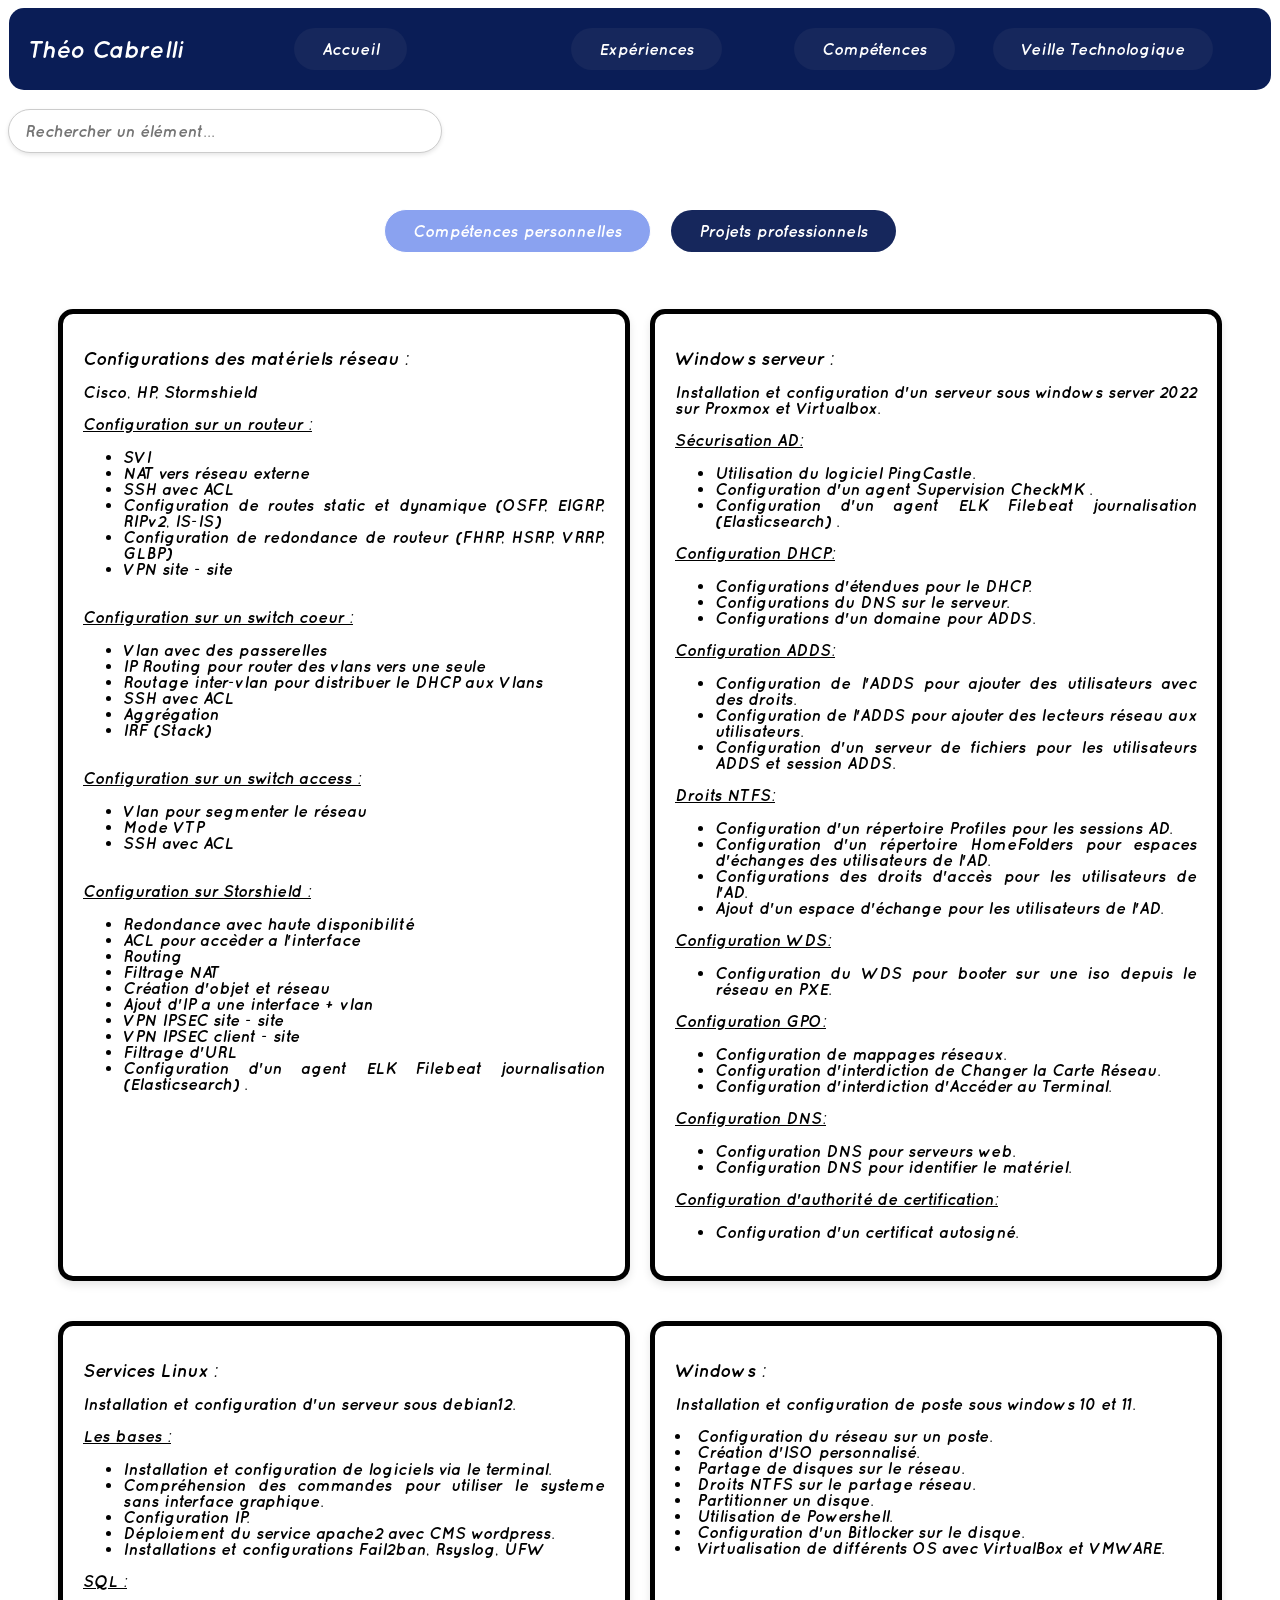
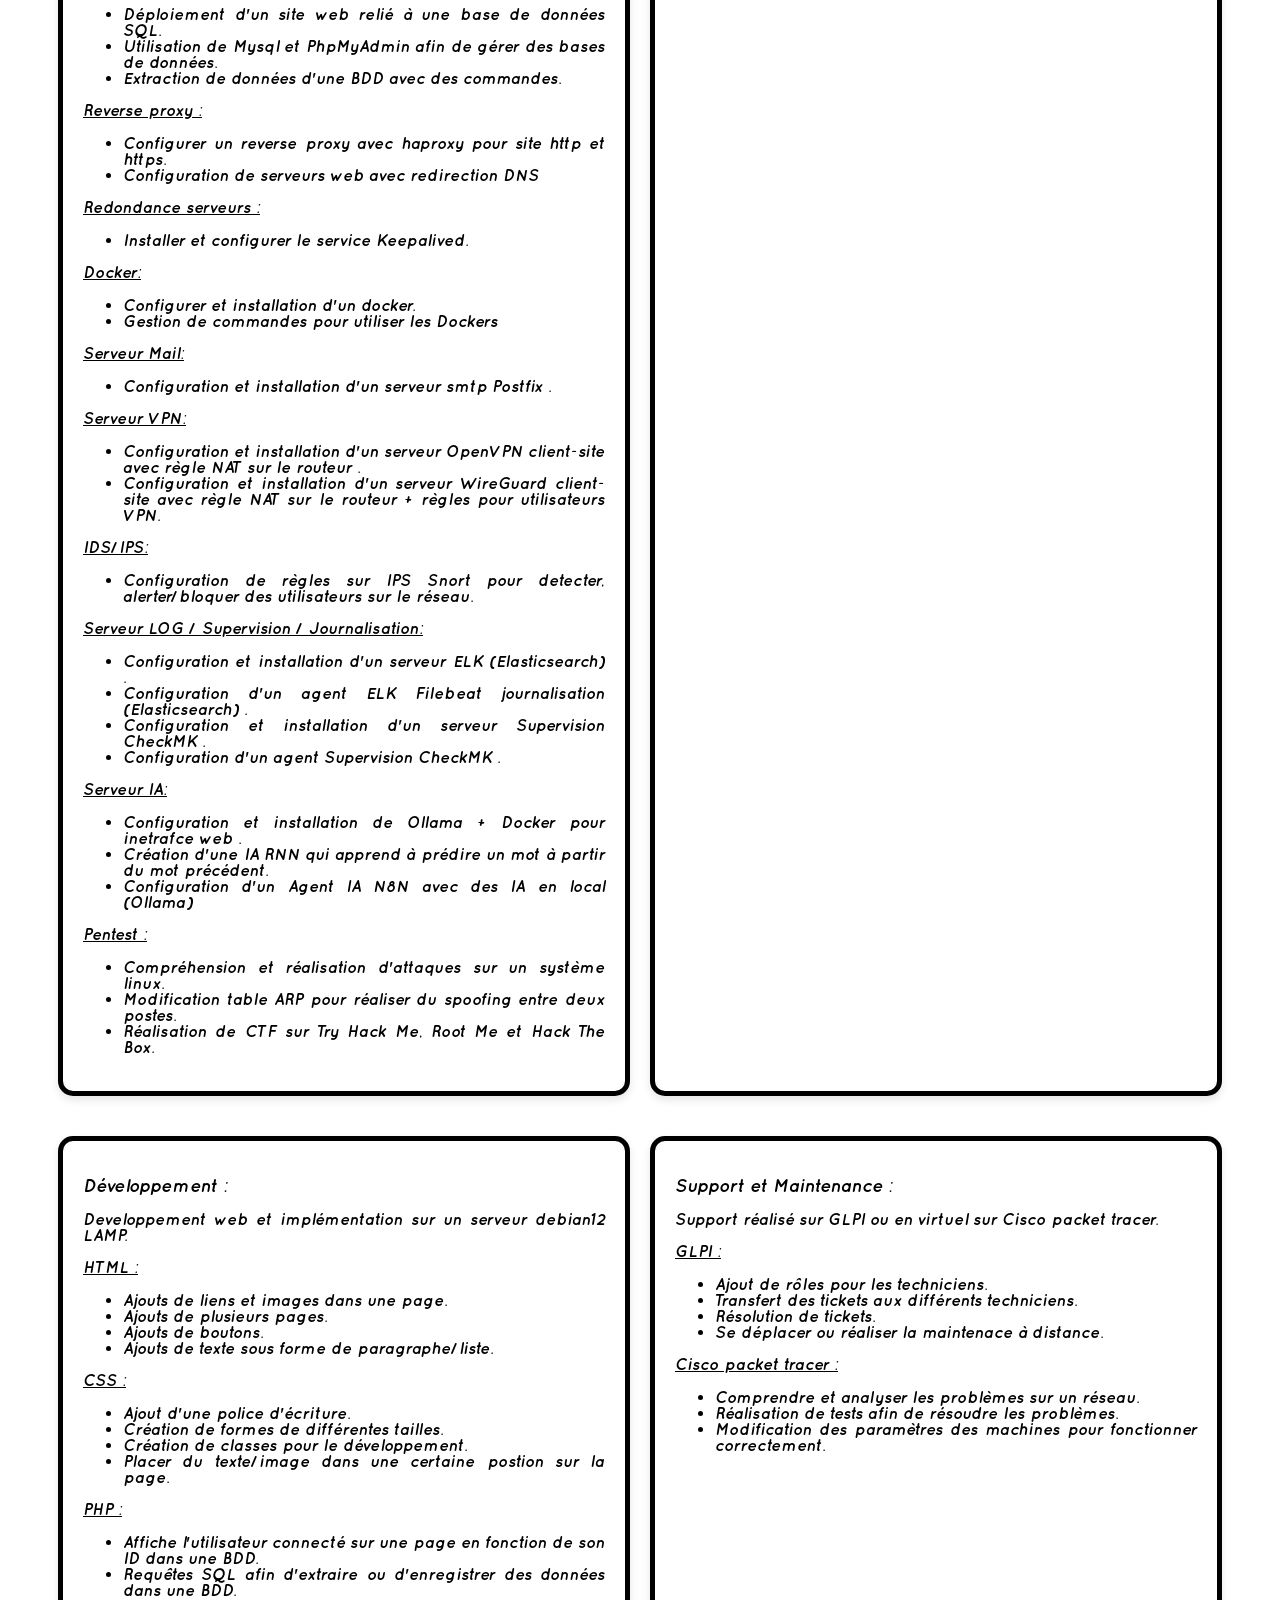
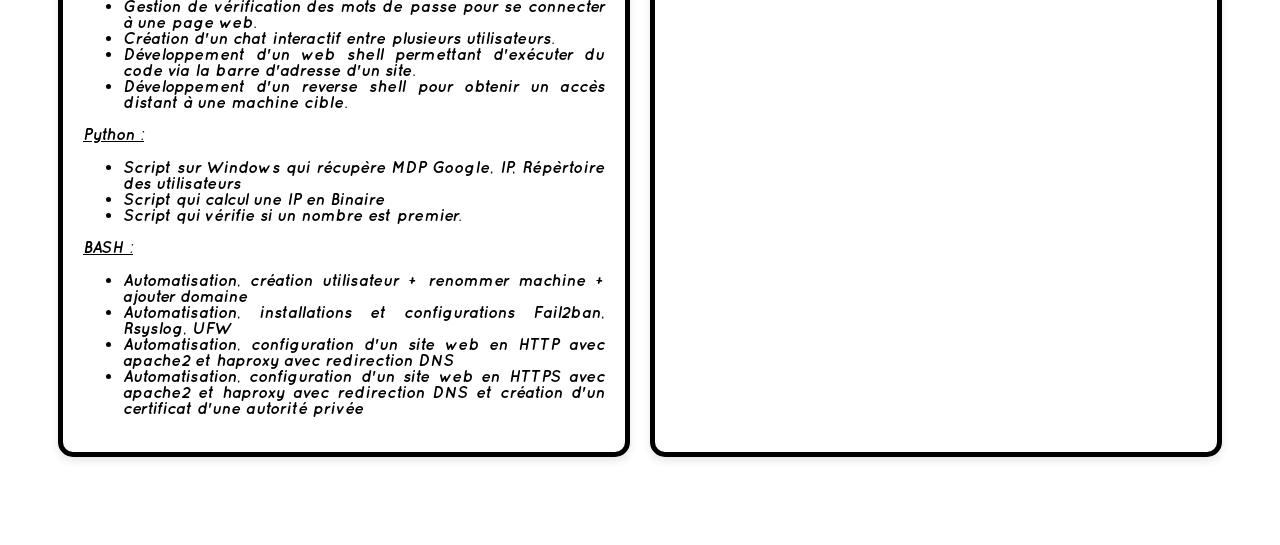
==== competences.html @ ee344533 "Add files via upload" ====
<!DOCTYPE html>
<html lang="fr">
<head>
    <meta charset="utf-8">
    <link rel="stylesheet" href="style.css">
    <meta name="viewport" content="width=device-width, initial-scale=0.50">
    <title>Compétences</title>

 <script>
    function afficherContenu(projet) {
        // Cacher tous les cadres
        var cadresPerso = document.querySelectorAll('.cadre-perso');
        var cadresPro = document.querySelectorAll('.cadre-pro');

        // Cacher tout d'abord tout le contenu
        cadresPerso.forEach(c => c.style.display = 'none');
        cadresPro.forEach(c => c.style.display = 'none');

        // Réinitialiser les styles des boutons
        var boutons = document.querySelectorAll('.btn-download');
        boutons.forEach(function(btn) {
            btn.classList.remove('actif');
        });

        // Affichage selon le type de projet
        if (projet === 'personnelles') {
            cadresPerso.forEach(c => c.style.display = 'block');
            boutons[0].classList.add('actif'); // bouton compétences personnelles
        } else if (projet === 'professionnels') {
            cadresPro.forEach(c => c.style.display = 'block');
            boutons[1].classList.add('actif'); // bouton projets professionnels
        }
    }

    window.onload = function() {
        afficherContenu('personnelles');
    };
</script>

</head>
<body>

    
    <div class="banniere_test">
        <div class="banniere">
            <div class="container">
                <div class="nom">
                    Théo Cabrelli
                </div>
                <div class="acceuil">
                    <button onclick="window.location.href='index.html'">Accueil</button>
                </div>
                <div class="experience">
                    <button onclick="window.location.href='experiences.html'">Expériences</button>
                </div>
                <div class="compétences">
                    <button onclick="window.location.href='competences.html'">Compétences</button>
                </div>
                <div class="veille_technologique">
                    <button onclick="window.location.href='veille_technologique.html'">Veille Technologique</button>
                </div>
            </div>
        </div>
    </div>
    <br>
    <div class="search-container">
        <input
          type="text"
          id="searchInput"
          placeholder="Rechercher un élément..."
          oninput="searchText()"
        />
        <div id="suggestions" class="suggestions"></div>
      </div>
    <br><br><br>
    <center>
        <div class="container" style="display: flex; justify-content: center; gap: 20px; margin-top: 20px;">
            <button class="btn-download" onclick="afficherContenu('personnelles')">Compétences personnelles</button>
            <button class="btn-download" onclick="afficherContenu('professionnels')">Projets professionnels</button>
        </div>
    </center>
<br>
<br>


<div class="cadre-container-perso">
    <div class="cadre-perso">
        <p class="extext">
            <font size="4">Configurations des matériels réseau :</font>
                    <br>
                    <p>Cisco, HP, Stormshield</p>
                    <ul></ul><!-- Ne pas supprimer cette ligne sinon le U ne se positionne pas correctement -->
                    <u>Configuration sur un routeur :</u>
                    <ul>
                        <li>SVI</li>
                        <li>NAT vers réseau externe</li>
                        <li>SSH avec ACL</li>
                        <li>Configuration de routes static et dynamique (OSFP, EIGRP, RIPv2, IS-IS) </li>
                        <li>Configuration de redondance de routeur (FHRP, HSRP, VRRP, GLBP)</li>
                        <li>VPN site - site</li>

                    </ul>
                    <br>
                    <u>Configuration sur un switch coeur :</u>
                    <ul>
                        <li>Vlan avec des passerelles</li>
                        <li>IP Routing pour router des vlans vers une seule</li>
                        <li>Routage inter-vlan pour distribuer le DHCP aux Vlans </li>
                        <li>SSH avec ACL</li>
                        <li>Aggrégation</li>
                        <li>IRF (Stack)</li>
                    </ul>
                    <br>
                    <u>Configuration sur un switch access :</u>
                    <ul>
                        <li>Vlan pour segmenter le réseau</li>
                        <li>Mode VTP</li>
                        <li>SSH avec ACL</li>
                    </ul>
                    <br>
                    <u>Configuration sur Storshield :</u>
                    <ul>
                        <li>Redondance avec haute disponibilité</li>
                        <li>ACL pour accèder a l'interface</li>
                        <li>Routing</li>
                        <li>Filtrage NAT</li>
                        <li>Création d'objet et réseau</li>
                        <li>Ajout d'IP a une interface + vlan</li>
                        <li>VPN IPSEC site - site</li>
                        <li>VPN IPSEC client - site</li>
                        <li>Filtrage d'URL</li>
                        <li>Configuration d'un agent ELK Filebeat journalisation (Elasticsearch) .</li>
                    </ul>
                    
                </p>
    </div>

    <div class="cadre-perso">
        <p class="extext">
            <font size="4">Windows serveur :</font><br>
                    <p>Installation et configuration d'un serveur sous windows server 2022 sur Proxmox et Virtualbox.</p>
                    <u>Sécurisation AD:</u>
                        <ul><li>Utilisation du logiciel PingCastle.</li>
                            <li>Configuration d'un agent Supervision CheckMK .</li>
                        <li>Configuration d'un agent ELK Filebeat journalisation (Elasticsearch) .</li>  
                        </ul>
                    <u>Configuration DHCP:</u>
                    <ul><li>Configurations d'étendues pour le DHCP.</li>
                    <li>Configurations du DNS sur le serveur.</li>
                    <li>Configurations d'un domaine pour ADDS.</li>
                    </ul>
                    <u>Configuration ADDS:</u>
                    <ul><li>Configuration de l'ADDS pour ajouter des utilisateurs avec des droits.</li>
                    <li>Configuration de l'ADDS pour ajouter des lecteurs réseau aux utilisateurs.</li>
                    <li>Configuration d'un serveur de fichiers pour les utilisateurs ADDS et session ADDS.</li></ul>
                    <u>Droits NTFS:</u>
                    <ul><li>Configuration d'un répertoire Profiles pour les sessions AD.</li>
                    <li>Configuration d'un répertoire HomeFolders pour espaces d'échanges des utilisateurs de l'AD.</li>
                    <li>Configurations des droits d'accès pour les utilisateurs de l'AD.</li>
                    <li>Ajout d'un espace d'échange pour les utilisateurs de l'AD.</li></ul>
                    <u>Configuration WDS:</u>
                    <ul><li>Configuration du WDS pour booter sur une iso depuis le réseau en PXE.</li></ul>
                    <u>Configuration GPO:</u>
                    <ul><li>Configuration de mappages réseaux.</li>
                        <li>Configuration d'interdiction de Changer la Carte Réseau.</li>
                        <li>Configuration d'interdiction d'Accéder au Terminal.</li>
                        </ul>
                        <u>Configuration DNS:</u>
                    <ul><li>Configuration DNS pour serveurs web.</li>
                        <li>Configuration DNS pour identifier le matériel.</li>
                        </ul>
                        <u>Configuration d'authorité de certification:</u>
                        <ul><li>Configuration d'un certificat autosigné.</li>   
                        </ul>
                </p>
    </div>

    <div class="cadre-perso">
        <p class="extext">
            <font size="4">Services Linux :</font><br>
                <p>Installation et configuration d'un serveur sous debian12.</p>
                <u>Les bases :</u>
                <ul><li>Installation et configuration de logiciels via le terminal.</li>
                <li>Compréhension des commandes pour utiliser le systeme sans interface graphique.</li>
                <li>Configuration IP.</li>
                <li>Déploiement du service apache2 avec CMS wordpress.</li>
                <li>Installations et configurations Fail2ban, Rsyslog, UFW</li>
                </ul>
                <u>SQL :</u>
                <ul><li>Déploiement d'un site web relié à une base de données SQL.</li>
                <li>Utilisation de Mysql et PhpMyAdmin afin de gérer des bases de données.</li>
                <li>Extraction de données d'une BDD avec des commandes.</li></ul>
                <u>Reverse proxy :</u>
                <ul><li>Configurer un reverse proxy avec haproxy pour site http et https.</li>
                    <li>Configuration de serveurs web avec redirection DNS</li>
                </ul>
                <u>Redondance serveurs :</u>
                <ul><li>Installer et configurer le service Keepalived.</li>
                </ul>
                <u>Docker:</u>
                <ul><li>Configurer et installation d'un docker.</li>
                    <li>Gestion de commandes pour utiliser les Dockers</li>
                </ul>

                <u>Serveur Mail:</u>
                <ul><li>Configuration et installation d'un serveur smtp Postfix .</li>
                </ul>

                <u>Serveur VPN:</u>
                <ul><li>Configuration et installation d'un serveur OpenVPN client-site avec règle NAT sur le routeur .</li>
                    <li>Configuration et installation d'un serveur WireGuard client-site avec règle NAT sur le routeur + règles pour utilisateurs VPN.</li>
                </ul>

                  <u>IDS/IPS:</u>
                    <ul><li>Configuration de règles sur IPS Snort pour detecter, alerter/bloquer des utilisateurs sur le réseau.</li>
                </ul>
                
                <u>Serveur LOG / Supervision / Journalisation:</u>
                <ul><li>Configuration et installation d'un serveur  ELK (Elasticsearch) .</li>
                    <li>Configuration d'un agent ELK Filebeat journalisation (Elasticsearch) .</li>
                    <li>Configuration et installation d'un serveur  Supervision CheckMK .</li>
                    <li>Configuration d'un agent Supervision CheckMK .</li>
                    
                </ul>

                    <u>Serveur IA:</u>
                    <ul><li>Configuration et installation de Ollama + Docker pour inetrafce web .</li>
                        <li>Création d'une IA RNN qui apprend à prédire un mot à partir du mot précédent.</li>
                        <li>Configuration d'un Agent IA N8N avec des IA en local (Ollama)</li>
                </ul>

                <u>Pentest :</u>
                <ul><li>Compréhension et réalisation d'attaques sur un système linux.</li>
                    <li>Modification table ARP  pour réaliser du spoofing entre deux postes.</li>
                    <li>Réalisation de CTF sur Try Hack Me, Root Me et Hack The Box.</li>
                </ul>
        </p>
    </div>
    <div class="cadre-perso">
        <p class="extext">
            <font size="4">Windows :</font><br>
                    <p>Installation et configuration de poste sous windows 10 et 11.</p>
                    <li>Configuration du réseau sur un poste.</li>
                    <li>Création d'ISO personnalisé.</li>
                    <li>Partage de disques sur le réseau.</li>
                    <li>Droits NTFS sur le partage réseau.</li>
                    <li>Partitionner un disque.</li>
                    <li>Utilisation de Powershell.</li>
                    <li>Configuration d'un Bitlocker sur le disque.</li>
                    <li>Virtualisation de différents OS avec VirtualBox et VMWARE.</li>
        </p>
    </div>

    <div class="cadre-perso">
        <p class="extext">
             <font size="4">Développement :</font><br>
                <p>Developpement web et implémentation sur un serveur debian12 LAMP.</p>
                <u>HTML :</u>
                <ul><li>Ajouts de liens et images dans une page.</li>
                    <li>Ajouts de plusieurs pages.</li>
                    <li>Ajouts de boutons.</li>
                    <li>Ajouts de texte sous forme de paragraphe/liste.</li>
                </ul>
                <u>CSS :</u>
                <ul><li>Ajout d'une police d'écriture.</li>
                    <li>Création de formes de différentes tailles.</li>
                    <li>Création de classes pour le développement.</li>
                    <li>Placer du texte/image dans une certaine postion sur la page.</li>
                </ul>
                <u>PHP :</u>
                <ul><li>Affiche l'utilisateur connecté sur une page en fonction de son ID dans une BDD.</li>
                    <li>Requêtes SQL afin d'extraire ou d'enregistrer des données dans une BDD.</li>
                    <li>Gestion de vérification des mots de passe pour se connecter à une page web.</li>
                    <li>Création d'un chat interactif entre plusieurs utilisateurs.</li>
                    <li>Développement d'un web shell permettant d'exécuter du code via la barre d'adresse d'un site.</li>
                    <li>Développement d'un reverse shell pour obtenir un accès distant à une machine cible.</li>
                </ul>

                <u>Python :</u>
                <ul><li>Script sur Windows qui récupère MDP Google, IP, Répèrtoire des utilisateurs</li>
                   <!-- <li>Script de chiffrement de message utilisant l'algorithme RSA.</li>-->
                    <li>Script qui calcul une IP en Binaire</li>
                    <li>Script qui vérifie si un nombre est premier.</li>
                </ul>
                <!--<u>RUST :</u>
                <ul><li>Développement d'un ransomware sur Linux qui Chiffre les données avec l'Algorithme RSA</li>
                </ul>-->
                <u>BASH :</u>
                <ul><li>Automatisation, création utilisateur + renommer machine + ajouter domaine</li>
                    <li>Automatisation, installations et configurations Fail2ban, Rsyslog, UFW </li>
                    <li>Automatisation, configuration d'un site web en HTTP avec apache2 et haproxy avec redirection DNS </li>
                    <li>Automatisation, configuration d'un site web en HTTPS avec apache2 et haproxy avec redirection DNS et création d'un certificat d'une autorité privée </li>
                </ul>
        </p>
    </div>

    <div class="cadre-perso">
        <p class="extext">
           <font size="4">Support et Maintenance :</font><br>
                <p>Support réalisé sur GLPI ou en virtuel sur Cisco packet tracer.</p>
                <u>GLPI :</u>
                <ul><li>Ajout de rôles pour les techniciens.</li>
                    <li>Transfert des tickets aux différents techniciens.</li>
                    <li>Résolution de tickets.</li>
                    <li>Se déplacer ou réaliser la maintenace à distance.</li>
                </ul>
                <u>Cisco packet tracer :</u>
                <ul><li>Comprendre et analyser les problèmes sur un réseau.</li>
                    <li>Réalisation de tests afin de résoudre les problèmes.</li>
                    <li>Modification des paramètres des machines pour fonctionner correctement.</li>
                </ul>
        </p>
    </div>
</div>

<div class="cadre-container-pro">
    <div class="cadre-pro">
        <p class="extext">
            <font size="4">Pojet 1ere année BTS SIO SISR :</font>
                    <br>
                    <p>Réalisation d'une infrastructure réseau fictif en cours pour MuséoConnect</p>
                    <ul></ul><!-- Ne pas supprimer cette ligne sinon le U ne se positionne pas correctement -->

                    <p>L'objectif principal est d'améliorer l'efficacité des 
                        collaborateurs en modernisant l'infrastructure pour 
                        répondre à l'augmentation des besoins en capacité et 
                        en performance, tout en améliorant la gestion du matériel et des données.</p>
                  
                    <br>
                    <u>Création Plan d'adressage réseau :</u>
                    <ul>
                        <li>Différentes plages réseau</li>
                        <li>Intégration de vlans et SVI</li>
                        <li>Nommage des equipements</li>
                        <li>Attribution d'adresse IP static pour certains équipements</li>
                    </ul>
                    <u>Configuration des équipements :</u>
                    <ul>
                        <li>Routeur</li>
                        <li>Switch coeur</li>
                        <li>Switch access</li>
                    </ul>
                    <br>
                    <u>Configuration de serveurs :</u>
                    <ul>
                        <li>Serveur Proxomox</li>
                        <li>Serveur DHCP, ADDS, DNS</li>
                        <li>Serveur de fichiers</li>
                        <li>Serveur Web</li>
                    </ul>
                    <br>
                 
                    <p>Infrastructure réalisée en cours : <a href="documents/Rapport_d'infrastructure_réseau_museoconnect.pdf ">Infrastructure réseau PDF</a> <br>Télécharger l'infra sur cisco packet tracer : <a href="documents/infrastructure_réseau.pkt ">Infrastructure PKT</a></p>
                    
                </p>
            </div>
        <div class="cadre-pro">
        <p class="extext">
           <font size="4">Pojet 2e année BTS SIO SISR :</font>
                    <br>
                    <p>Réalisation d'une infrastructure réseau fictif en cours pour Station F</p>
                    <ul></ul><!-- Ne pas supprimer cette ligne sinon le U ne se positionne pas correctement -->

                    <p>Station F souhaite renforcer ses services web et son infrastructure réseau pour répondre à deux principaux besoins.
                        l'organisation vise à améliorer la gestion et la sécurité de son réseau, notamment via un système d'authentification 
                        centralisé, l'automatisation de la configuration réseau et un partage sécurisé des ressources documentaires.
                    </p>
                  
                    <br>
                    <u>Création Plan d'adressage réseau :</u>
                    <ul>
                        <li>Création de différentes plages réseau</li>
                        <li>Intégration de vlans et SVI</li>
                        <li>Nommage des equipements</li>
                        <li>Attribution d'adresse IP static pour certains équipements</li>
                        <li>Création d'une DMZ</li>
                    </ul>
                    <u>Configuration des équipements :</u>
                    <ul>
                        <li>Redondance Routeur Stormshield</li>
                        <li>Stack Switch coeur</li>
                        <li>Redondance Switch access</li>
                    </ul>
                    <br>
                    <u>Configuration de serveurs :</u>
                    <ul>
                        <li>Serveur Proxomox</li>
                        <li>Redondance Serveur DHCP, ADDS, DNS + GPO</li>
                        <li>Redondance Serveur de fichiers</li>
                        <li>Serveur d'authorité de certification</li>
                        <li>Redondance Serveurs Web avec reverse proxy </li>
                        <li>Redondance Serveurs Reverse proxy avec keepalived</li>
                        <li>Serveur centralisation des logs avec filebeat</li>
                        <li>Serveur de base de données</li>
                    </ul>
                    <br>
                 
                    <p>Infrastructure réalisée en cours : <a href="documents/rapport_infra_projet_stationf.pdf ">Infrastructure réseau PDF</a> <br>Télécharger l'infra sur cisco packet tracer : <a href="documents/infra_projet_stationf.pkt ">Infrastructure PKT</a></p>
                    
                </p>
            </div>
        <div class="cadre-pro">
        <p class="extext">
             <font size="4">Compétences E4 :</font><br><br><br>
                    <u>Compétences mises en œuvre :</u>
                    <ol>1. Gérer le patrimoine informatique.</ol>
                    <ol>2. Répondre aux incidents et aux demandes d'assistance et d'évolution.</ol>
                    <ol>3. Développer la présence en ligne de l'organisation.</ol>
                    <ol>4. Travailler en mode projet.</ol>
                    <ol>5. Mettre à disposition des utilisateurs un service informatique.</ol>
                    <ol>6. Organiser son développement professionnel.</ol>
                    <br>

                    <li>Réalisation en cours d'informatique une infrastructure réseau et la mise en place de services pour répondre a des besoins fictifs pour station F. (1-6)</li>
                    <br>
                    <li>Installation et configuration de serveurs, Déploiement de services réseaux et Gestion des sauvegardes et restaurations. (1,3,6)</li>
                    <br>
                    <li>Installation et configuration d'un serveur web avec Apache, Mise en place de sites internet avec CMS et Sécurisation des services web avec certificat SSL/TLS. (1,2,5,6)</li>
                    <br>
                    <li>Configuration de poste de travail. (1,2,6)</li>
                    <br>
                    <li>Gestion des tickets d'incidents via GLPI, Dépannage et résolution des problèmes,Documentation des procédures de résolution pour l'équipe support. (2,4,6)</li>
                    <br>
                    <p>Document E5 Théo Cabrelli :  <a href="documents/Epreuve_E5_BTS_SIO_2025_Theo_Cabrelli.pdf">Epreuve E5</a></p>

                </p>
            </div>

    </div>


  <script>
    const input = document.getElementById("searchInput");
    const suggestions = document.getElementById("suggestions");
    const listItems = document.querySelectorAll("ul li");
    const paragraphs = document.querySelectorAll("p");
    const underlined = document.querySelectorAll("u");

    

    // Réinitialise les effets de texte
    function resetTextEffects() {
      [...paragraphs, ...listItems, ...underlined].forEach(item => {
        item.innerHTML = item.textContent;
      });
    }

    // Fonction pour rechercher dans le contenu
    function searchText() {
      const value = input.value.toLowerCase();

      suggestions.innerHTML = "";
      resetTextEffects();

      if (value.trim() === "") {
        suggestions.style.display = "none";
        return;
      }

      [...paragraphs, ...listItems, ...underlined].forEach((item) => {
        if (item.textContent.toLowerCase().includes(value)) {
          const suggestionItem = document.createElement("div");
          suggestionItem.classList.add("suggestion-item");
          suggestionItem.textContent = item.textContent;

          suggestionItem.onclick = () => {
            item.scrollIntoView({ behavior: "smooth", block: "center" });

            // Applique l'animation sur le texte
            const span = document.createElement("span");
            span.className = "text-scan";
            span.textContent = item.textContent;
            item.innerHTML = "";
            item.appendChild(span);

            // Retirer l'animation après 5 secondes
            setTimeout(() => {
              item.innerHTML = span.textContent;
            }, 5000);

            suggestions.style.display = "none";
          };

          suggestions.appendChild(suggestionItem);
        }
      });

      suggestions.style.display = suggestions.children.length > 0 ? "block" : "none";
    }

    // Cacher les suggestions quand on clique ailleurs
    document.addEventListener("click", (e) => {
      if (!input.contains(e.target) && !suggestions.contains(e.target)) {
        suggestions.style.display = "none";
      }
    });

    // Réafficher les suggestions si on clique sur l'input
    input.addEventListener("focus", () => {
      if (input.value.trim() !== "" && suggestions.children.length > 0) {
        suggestions.style.display = "block";
      }
    });
  </script>

</body>
</html>
---- style.css ----
.nom {
    margin-right: 20px;
    font-size: 24px;
    font-weight: bold;
    color: rgb(255, 255, 255);
}

.tryhackme_badge {
    
    margin-left: 250px; /* Ajuster la marge gauche pour éloigner le cadre 2 de la marge de gauche */
    margin-top: 50px; /* Augmentation de la marge pour séparer du cadre 1 */
}
.trait {
        width: 70%;
        height: 4px;
        background-color: black;
        border-radius: 20px;
        margin: 20px 0;
    }

    /* Style pour la pillule verte */
    .btn-download {
        display: inline-block;
        background-color: #0A1D56;
        color: white;
        padding: 10px 20px;
        border-radius: 50px;
        text-decoration: none;
        font-size: 16px;
        transition: transform 0.3s ease; /* Effet de transition lors du survol */
    }

    /* Effet de survol : grossir légèrement la pillule */
    .btn-download:hover {
        transform: scale(1.1); /* Augmente la taille de 10% */
    }
    .btn-download.actif {
        background-color: #8aa2f0; /* léger blanc */
        border: 1px solid #ffffff;
    }
        /* Effet de survol : grossir légèrement la pillule */
        .btn-download:hover {
            transform: scale(1.1); /* Augmente la taille de 10% */
        }
p

{
    
font-family: 'Quicksand';

}

a

{

font-family: 'Quicksand';

}


ul, li, .texte, .cadre, .excadre, u, .nom, ol{
    font-family: 'Quicksand';
}

/* Changement de polcie pour tout les textes p */

@font-face {

    font-family: 'Quicksand';
    
    src: url('police/Quicksand-BoldItalic.otf');


    
}


.text {
    text-align: center; /* Centrer le texte horizontalement */
    margin-top: 5px; /* Espacement du texte par rapport au haut du cadre */
}
.banniere {
    background-color: #0A1D56; /* Fond bleu EEF5FF   #0A1D56*/
    border-radius: 15px; /* Bords arrondis */
    padding: 20px; /* Espacement intérieur */
    margin: 1px; /* Marge extérieure */
}

.container {
    display: flex;
    align-items: center;


}

.veille_technologique{
    /* Ajoutez ici les styles pour le bouton de déconnexion */
    font-weight: bold;
    flex: 1;
    text-align: center;
}
.competences{
    /* Ajoutez ici les styles pour le bouton de déconnexion */
    font-weight: bold;
    flex: 1;
    text-align: center;
}

.experience{
    /* Ajoutez ici les styles pour le bouton de déconnexion */
    font-weight: bold;
    flex: 1;
    text-align: center;
}
.acceuil{
    /* Ajoutez ici les styles pour le bouton de déconnexion */
    font-weight: bold;
    flex: 1;
    text-align: center;
}


form, input[type="submit"], button, input {
    border-radius: 15px; /* Vous pouvez ajuster le rayon en fonction de vos préférences */
    font-size: 18px;
    font-family: 'Quicksand';
}


/* pour la partie utilisateur sur le réseau */
.utilisateur_sur_reseau {
    overflow: hidden;
}

.utilisateur_reseau-text-right {
    float: right;
    width: calc(50% - 5%);
    text-align: right;
    margin-right: 400px;
}

.presentation{
    text-align: justify;
    
    padding-left: 250px; /* Ajoute un padding à gauche de la liste */
    padding-right: 250px; /* Ajoute un padding à gauche de la liste */
}



.cadre_transition{
    transform: scale(1.1); /* Agrandir légèrement le cadre au survol de la souris */
    transition: transform 0.3s;
}

  .hover-border {
    border: 5px solid transparent;
    transition: border-color 0.3s;
    padding: 20px;
    border-radius: 25px;
    width: 600px;
    
}


.hover-border:hover {
    border-color: gray;
}

button,
.hover-border {
    transition: transform 0.3s;
}

button:hover,
.hover-border:hover {
    transform: scale(1.1);
}



 /*************************** Modifié pour cadre-perso ***************************/

.cadre-perso {
    
    border: 1px solid #ccc;
    border-radius: 12px;
    box-shadow: 0 4px 8px rgba(0,0,0,0.1);
    padding: 20px;
    width: calc(33.33% - 40px); /* 3 par ligne */
    box-sizing: border-box;
    transition: all 0.3s ease-in-out;
    border: 5px solid black;       /* Bordure noire */
    border-radius: 15px;           /* Coins arrondis */
    text-align: justify;           /* Justifie le texte */
    line-height: 1;                /* Interligne plus petit */
    margin-bottom: 20px;           /* Espace en dessous */
    
}

.cadre-container-perso {
    display: flex;
    flex-wrap: wrap;
    justify-content: center;
    gap: 20px;
    padding: 20px;
}



@media screen and (max-width: 1300px) {
    .cadre-perso {
        width: calc(50% - 40px); /* 2 par ligne */
    }
}

@media screen and (max-width: 900px) {
    .cadre-perso {
        width: 100%; /* 1 par ligne */
    }
}
 /************************** Fin  Modifié pour cadre-perso *********************************/


  /************************** Modifié pour cadre-pro *********************************/


 .cadre-pro {
    
    border: 1px solid #ccc;
    border-radius: 12px;
    box-shadow: 0 4px 8px rgba(0,0,0,0.1);
    padding: 20px;
    width: calc(33.33% - 40px); /* 3 par ligne */
    box-sizing: border-box;
    transition: all 0.3s ease-in-out;
    border: 5px solid black;       /* Bordure noire */
    border-radius: 15px;           /* Coins arrondis */
    text-align: justify;           /* Justifie le texte */
    line-height: 1;                /* Interligne plus petit */
    margin-bottom: 20px;           /* Espace en dessous */
    
}

.cadre-container-pro {
    display: flex;
    flex-wrap: wrap;
    justify-content: center;
    gap: 20px;
    padding: 20px;
}



@media screen and (max-width: 1300px) {
    .cadre-pro {
        width: calc(50% - 40px); /* 2 par ligne */
    }
}

@media screen and (max-width: 900px) {
    .cadre-pro {
        width: 100%; /* 1 par ligne */
    }
}
  /************************** Fin Modifié pour cadre-pro *********************************/







/* Regrouper les sélecteurs pour les cadres au survol */

.cadre-pro:hover,
.cadre-cert:hover,
.cadre-sco:hover,
.cadre-exp:hover,
.cadre-perso:hover

 {
    transform: scale(1.05); /* Agrandir légèrement le cadre au survol de la souris */
}



.banniere .container {
    display: flex;
    justify-content: space-around; /* Espacement entre les boutons */
}


/* CSS pour la fleche chronologique  */




.container button {
    background-color: #16275c;
    color: #fff;
    border: none;
    border-radius: 50px;
    padding: 12px 28px;
    font-size: 16px;
    font-family: 'Quicksand', Arial, sans-serif;
    cursor: pointer;
    transition: background 0.3s, transform 0.3s;
}


/* Effet de survol des boutons */
.container button:hover {
    background-color: #143d7a;
    transform: scale(1.08);
}



.search-container {
    display: inline-block;
    position: relative; /* Permet de positionner les suggestions par rapport à cette div */
    text-align: center;
  }

  #searchInput {
    width: 400px;
    padding: 12px 16px;
    font-size: 16px;
    border: 1px solid #ccc;
    border-radius: 25px;
    outline: none;
    box-shadow: 0 2px 4px rgba(0,0,0,0.1);
  }

  .suggestions {
    border: 1px solid #ccc;
    max-width: 400px;
    background: white;
    margin-top: 5px;
    position: absolute; /* Positionné sous le champ de recherche */
    top: 100%; /* Positionne les suggestions juste en dessous de l'input */
    left: 0;
    z-index: 1000;
    border-radius: 15px;
    box-shadow: 0 4px 8px rgba(0,0,0,0.1);
    overflow: hidden;
    display: none;
  }

  .suggestion-item {
      padding: 12px 16px;
      border-bottom: 1px solid #eee;
      cursor: pointer;
      transition: background-color 0.2s;
      font-family: 'Quicksand';
    }
    

  .suggestion-item:hover {
    background-color: #f0f0f0;
  }

  .suggestions .suggestion-item:last-child {
    border-bottom: none;
  }

  /* Animation textuelle améliorée */
  .text-scan {
    display: inline-block;
    background: linear-gradient(
      90deg,
      #000000 0%,
      #0033cc 25%,
      #3399ff 50%,
      #0033cc 75%,
      #000000 100%
    );
    background-size: 400%;
    background-clip: text; /* Propriété standard */
    -webkit-background-clip: text;
    -webkit-text-fill-color: transparent;
    animation: textScan 5s ease-out forwards;
  }

  @keyframes textScan {
    from {
      background-position: 400% 0;
    }
    to {
      background-position: 0% 0;
    }
  }





  /* *********************** Cadre Certification ************************ */

    .certifications-container {
      display: grid;
      grid-template-columns: repeat(2, 1fr);
      gap: 14px;
      padding: 10px 0;
      justify-content: center;
      justify-items: center;
      width: 100%;
      max-width: 1300px;
      margin: 0 auto;
    }

    .cadre-cert {
      display: flex;
      background: white;
      border-radius: 10px;
      box-shadow: 0 3px 6px rgba(0, 0, 0, 0.1);
      overflow: hidden;
      min-width: 220px;
      max-width: 600px;
      width: 100%;
      align-items: stretch;
    transition: transform 0.3s; /* Ajout de transition pour l'effet d'agrandissement */
    }


    .cadre-gauche {
      background: #0a1d56;
      width: 110px;
      min-width: 90px;
      display: flex;
      justify-content: center;
      align-items: center;
      padding: 14px;
    }

    /* Nouveau conteneur rond blanc */
    .rond-blanc {
      width: 100px;
      height: 100px;
      border-radius: 50%;
      background: #fff;
      box-shadow: 0 2px 6px rgba(0,0,0,0.09);
      display: flex;
      justify-content: center;
      align-items: center;
    }

    /* Image réduite à l'intérieur du rond blanc */
    .rond-blanc img {
      width: 65px;
      height: 65px;
      object-fit: contain;
      border-radius: 50%;
      display: block;
      background: #fff;
    }

    .cadre-droit {
      flex: 1;
      padding: 14px 16px;
      display: flex;
      flex-direction: column;
      justify-content: center;
        border: 5px solid #0a1d56; /* contour bleu (ici bleu foncé) */
        border-radius: 10px;
        border-top-left-radius: 0;      /* coin gauche supérieur non arrondi */
  border-bottom-left-radius: 0;   /* coin gauche inférieur non arrondi */

    }



    .cadre-droit p {
      margin: 0 0 8px 0;
      color: #333;
      
      font-size: 20px;

    }

    .bouton {
      display: inline-block;
      background: #0a1d56;
      color: white;
      padding: 7px 16px;
      border-radius: 25px;
      text-decoration: none;
      font-weight: bold;
      font-size: 0.95rem;
      margin-top: 4px;
        max-width: 130px;
    }
    .bouton:hover {
      background: #1436a1;
    }

    @media (max-width: 900px) {
      .certifications-container {
        grid-template-columns: 1fr;
        gap: 10px;
        max-width: 98vw;
        padding: 5px 0;
      }
      .cadre-cert {
        max-width: 95vw;
      }
    }
    @media (max-width: 600px) {
      
      .cadre-cert {
        flex-direction: column;
        align-items: center;
        min-width: 0;
        max-width: 100vw;
        width: 100%;
      }
      .cadre-gauche {
        width: 100%;
        justify-content: center;
        padding: 10px 0 4px 0;
      }
      .rond-blanc {
        width: 50px;
        height: 50px;
      }
      .rond-blanc img {
        width: 30px;
        height: 30px;
      }
      .cadre-droit {
        padding: 8px 10px 12px 10px;
        align-items: center;
        text-align: center;

      }
    }

      /* *********************** Fin  Cadre Certification ************************ */





    /* *********************** Flèche Trait et cadre-sco ************************ */



    .timeline-container {
      position: relative;
      display: flex;
      flex-direction: column;
      align-items: center;
    }

    .ligne-centre {
      position: absolute;
      top: 0;
      left: 50%;
      width: 10px;
      height: 100%;
      background-color: black;
      transform: translateX(-50%);
      z-index: 0;
      border-radius: 50px;

    }

    .timeline {
      display: flex;
      flex-direction: column;
      align-items: center;
      gap: 60px;
      position: relative;
      z-index: 1;
      width: 100%;
    }

    .evenement {
      position: relative;
      width: 100%;
      display: flex;
    }

    .evenement .cadre-sco {
      border: 5px solid black;
      border-radius: 15px;
      padding: 20px 40px;
      width: 550px;
      height: 120px;
      font-style: italic;
      font-size: 1.1em;
      background-color: white;
      box-shadow: 3px 3px 10px rgba(0, 0, 0, 0.05);
      position: relative;
      transition: all 0.4s ease;
      display: flex;
      align-items: center;
      justify-content: center;
      box-sizing: border-box;
    }

    .evenement .point {
      width: 25px;
      height: 25px;
      background-color: black;
      border-radius: 50%;
      position: absolute;
      top: 50%;
      left: 50%;
      transform: translate(-50%, -50%);
      z-index: 2;
    }

    /* Alternance automatique gauche/droite */
    .evenement:nth-child(odd) {
      justify-content: flex-start;
    }

    .evenement:nth-child(odd) .cadre-sco {
      margin-left: 250px;
    }

    .evenement:nth-child(even) {
      justify-content: flex-end;
    }

    .evenement:nth-child(even) .cadre-sco {
      margin-right: 250px;
    }

    /* Responsive : cacher les points sous 1500px */
    @media screen and (max-width: 1700px) {
      .point {
        display: none;
      }
    }

    .fleche {
  width: 85px;    /* largeur souhaitée */
  height: auto;   /* conserve le ratio de l'image */
}



     /* *********************** Fin Flèche Trait et cadre-sco ************************ */



     /* *********************** Flèche Trait et cadre-exp ************************ */


      .timeline-container-exp {
            position: relative;
            display: flex;
            flex-direction: column;
            align-items: center;
            padding: 50px 40px;
            max-width: 1600px;
            margin: 0 auto;
        }

        .ligne-centre-exp {
            position: absolute;
            top: 0;
            left: 50%;
            width: 10px;
            height: 100%;
            background-color: black;
            transform: translateX(-50%);
            z-index: 0;
            border-radius: 50px;
        }

        .timeline-exp {
            display: flex;
            flex-direction: column;
            align-items: center;
            width: 100%;
            gap: 5px;
            position: relative;
            z-index: 1;
        }

        .evenement-exp {
            position: relative;
            width: 100%;
            display: flex;
        }

        /* Alignement alterné gauche/droite */
        .evenement-exp:nth-child(odd) {
            justify-content: flex-start;
        }

        .evenement-exp:nth-child(even) {
            justify-content: flex-end;
        }

        .cadre-exp {
            width: 45%;
            padding: 20px 30px 35px 35px;
            border: 5px solid black;
            border-radius: 15px;
            background-color: white;
            font-style: italic;
            font-size: 17px;
            box-shadow: 3px 3px 10px rgba(0, 0, 0, 0.05);
            box-sizing: border-box;
            transition: transform 0.3s; /* Ajout de transition pour l'effet d'agrandissement */

        }

        .point-exp {
            width: 25px;
            height: 25px;
            background-color: black;
            border-radius: 50%;
            position: absolute;
            top: 50%;
            left: 50%;
            transform: translate(-50%, -50%);
            z-index: 2;
        }


 
        @media screen and (max-width: 700px) {
            .evenement-exp {
                flex-direction: column !important;
                width: 90% !important;
            }
            .cadre-exp {
                width: 100% !important;
                padding: 15px !important;
            }
            .ligne-centre-exp {
                display: none;
            }
            .point-exp {
                display: none;
            }
        }

       .cadre-exp ul {
    padding-left: 5px;
    margin-top: 5px;
    margin-bottom: 0;
}


/* *********************** Fin Flèche Trait et cadre-exp ************************ */
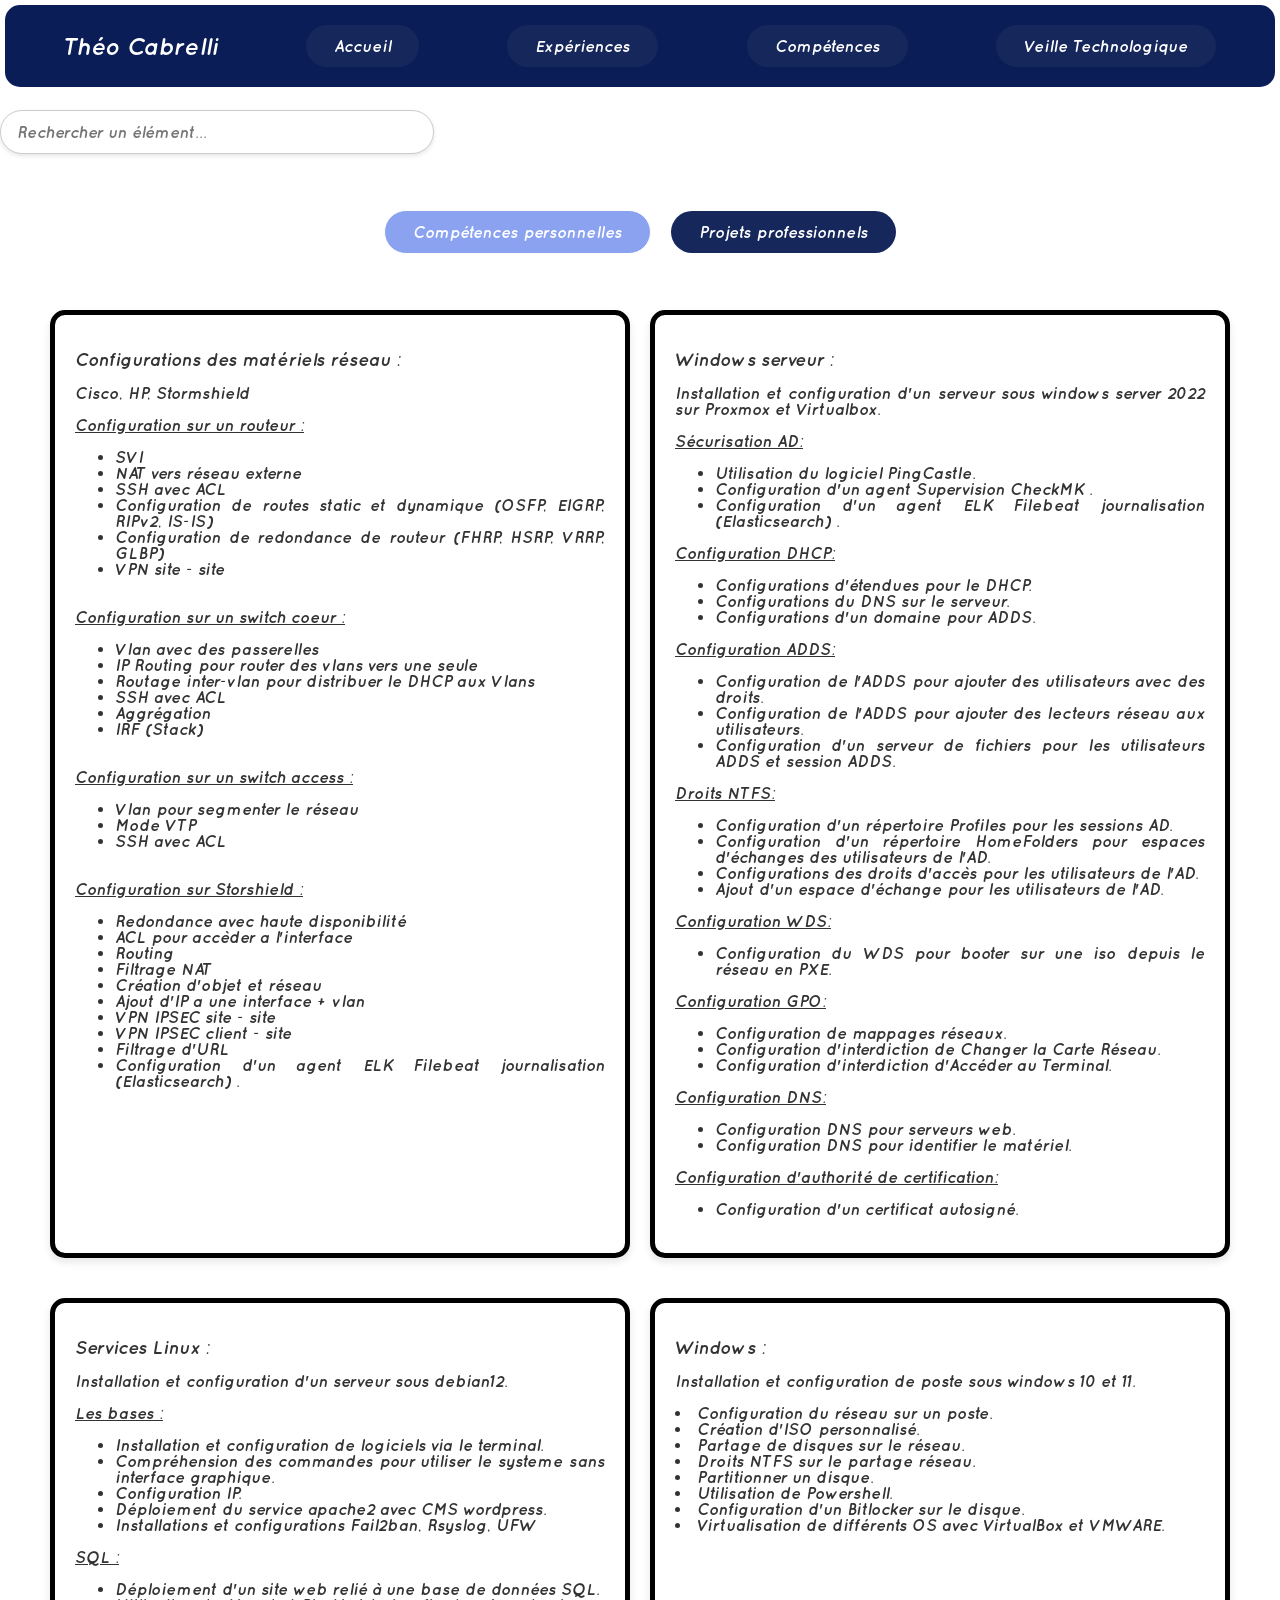
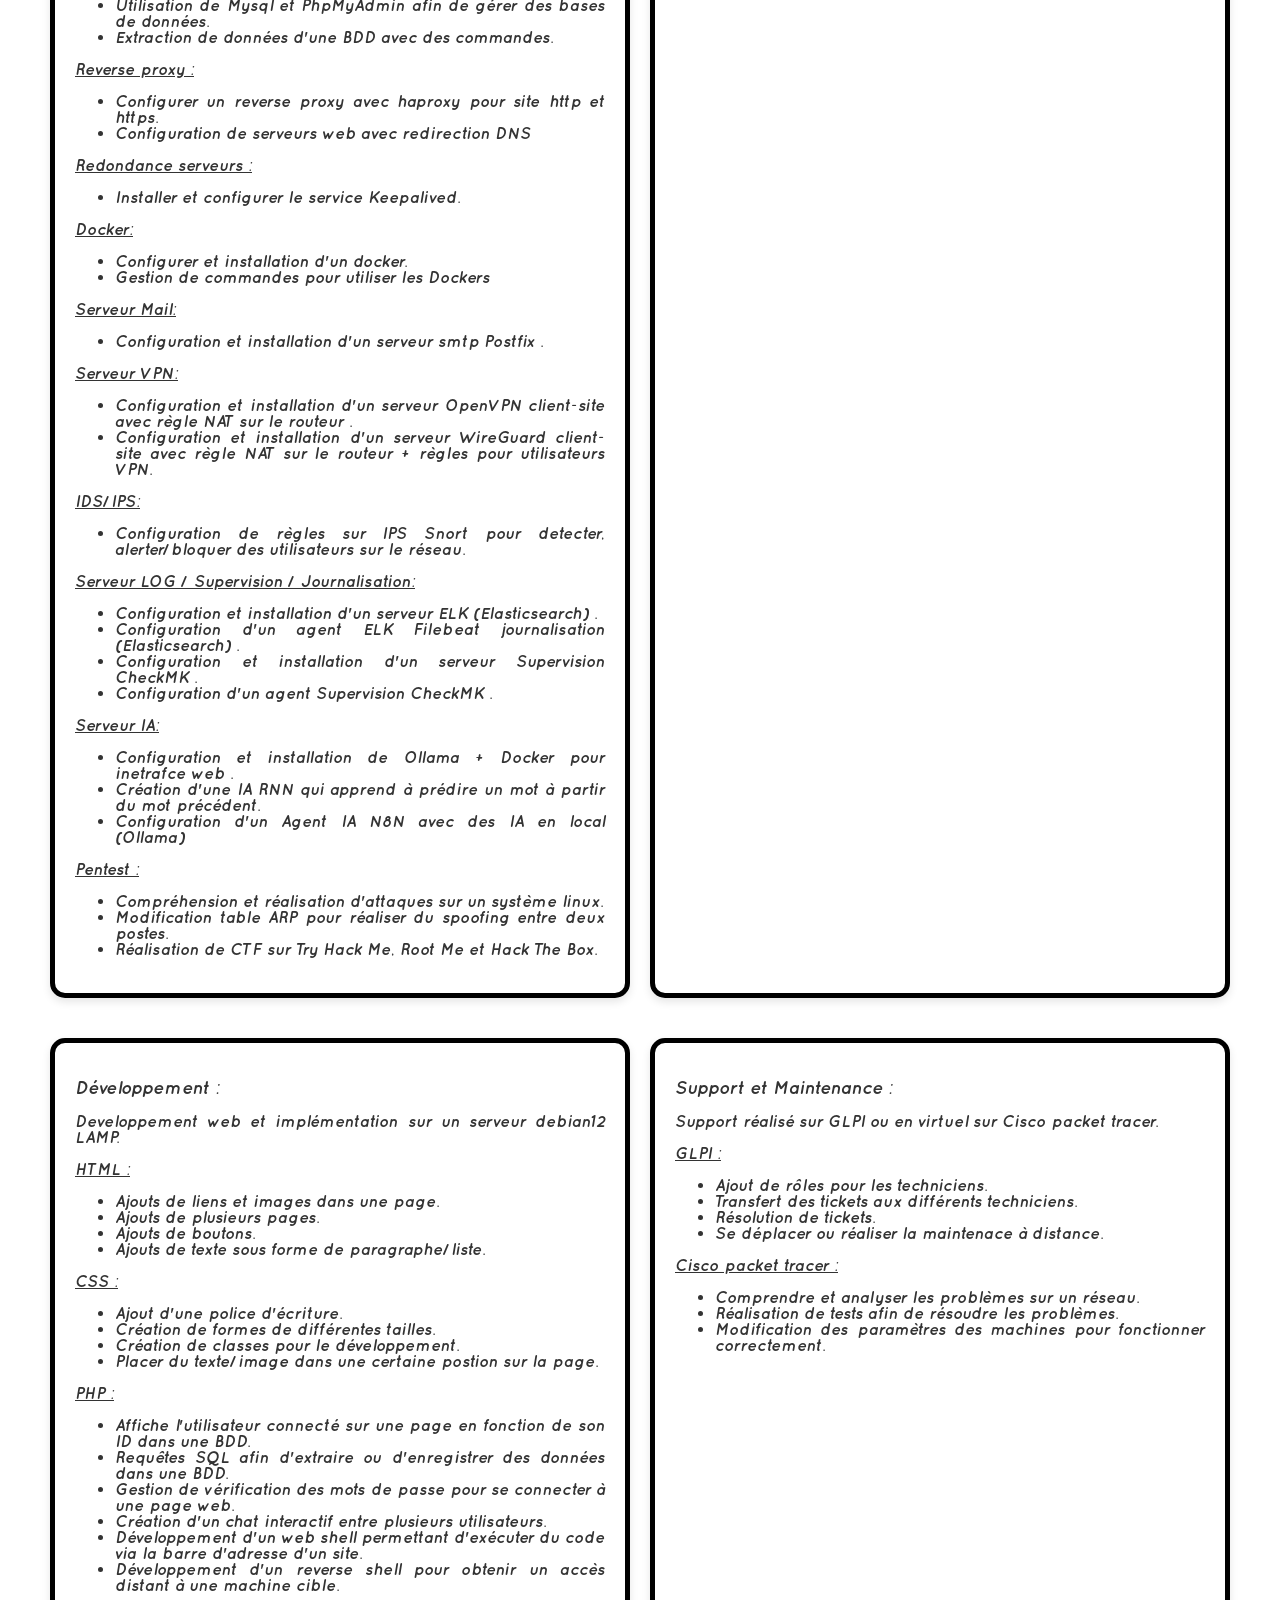
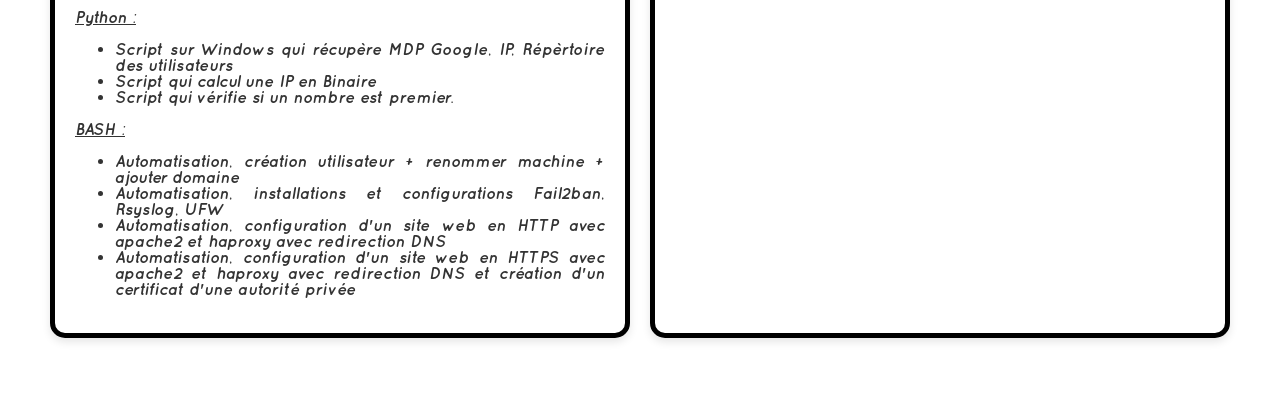
==== commit 04bb44c0: "Add files via upload" ====
--- a/competences.html
+++ b/competences.html
@@ -41,27 +41,17 @@
 <body>
 
     
-    <div class="banniere_test">
-        <div class="banniere">
-            <div class="container">
-                <div class="nom">
-                    Théo Cabrelli
-                </div>
-                <div class="acceuil">
-                    <button onclick="window.location.href='index.html'">Accueil</button>
-                </div>
-                <div class="experience">
-                    <button onclick="window.location.href='experiences.html'">Expériences</button>
-                </div>
-                <div class="compétences">
-                    <button onclick="window.location.href='competences.html'">Compétences</button>
-                </div>
-                <div class="veille_technologique">
-                    <button onclick="window.location.href='veille_technologique.html'">Veille Technologique</button>
-                </div>
-            </div>
+<header class="banniere_test">
+    <nav class="banniere">
+        <div class="container">
+            <div class="nom">Théo Cabrelli</div>
+            <button onclick="window.location.href='index.html'">Accueil</button>
+            <button onclick="window.location.href='experiences.html'">Expériences</button>
+            <button onclick="window.location.href='competences.html'">Compétences</button>
+            <button onclick="window.location.href='veille_technologique.html'">Veille Technologique</button>
         </div>
-    </div>
+    </nav>
+</header>
     <br>
     <div class="search-container">
         <input
--- a/style.css
+++ b/style.css
@@ -1,14 +1,89 @@
+/* ==========================================
+   1. POLICE & BASE
+   ========================================== */
+@font-face {
+    font-family: 'Quicksand';
+    src: url('police/Quicksand-BoldItalic.otf');
+}
+
+body {
+    font-family: 'Quicksand', sans-serif;
+    margin: 0;
+    color: #333;
+    background-color: #fff;
+}
+
+p, a, ul, li, .texte, .cadre, .excadre, u, .nom, ol, .suggestion-item, button, input {
+    font-family: 'Quicksand', sans-serif;
+}
+
+/* ==========================================
+   2. NAVIGATION & BANNIÈRE
+   ========================================== */
+.banniere_test {
+    padding: 5px;
+}
+
+.banniere {
+    background-color: #0A1D56;
+    border-radius: 15px;
+    padding: 20px;
+}
+
+.container {
+    display: flex;
+    align-items: center;
+    justify-content: space-around;
+    flex-wrap: wrap;
+    gap: 10px;
+}
+
 .nom {
-    margin-right: 20px;
     font-size: 24px;
     font-weight: bold;
-    color: rgb(255, 255, 255);
-}
-
+    color: white;
+}
+
+.container button {
+    background-color: #16275c;
+    color: #fff;
+    border: none;
+    border-radius: 50px;
+    padding: 12px 28px;
+    font-size: 16px;
+    cursor: pointer;
+    transition: background 0.3s, transform 0.3s;
+    white-space: nowrap;
+}
+
+.container button:hover {
+    background-color: #143d7a;
+    transform: scale(1.08);
+}
+
+/* RESPONSIVE */
+@media screen and (max-width: 768px) {
+    .container { 
+        display: grid;
+        grid-template-columns: 1fr 1fr; 
+    }
+    
+    .nom { 
+        grid-column: span 2; 
+        text-align: center;
+        margin-bottom: 10px;
+    }
+
+    .container button { 
+        padding: 10px 5px;
+        font-size: 14px; 
+    }
+}
+
+/* LA SUITE DU CODE ICI (SANS ACCOLADE ENTRE LES DEUX) */
 .tryhackme_badge {
-    
-    margin-left: 250px; /* Ajuster la marge gauche pour éloigner le cadre 2 de la marge de gauche */
-    margin-top: 50px; /* Augmentation de la marge pour séparer du cadre 1 */
+    margin-left: 250px;
+    margin-top: 50px;
 }
 .trait {
         width: 70%;
@@ -42,57 +117,15 @@
         .btn-download:hover {
             transform: scale(1.1); /* Augmente la taille de 10% */
         }
-p
-
-{
-    
-font-family: 'Quicksand';
-
-}
-
-a
-
-{
-
-font-family: 'Quicksand';
-
-}
-
-
-ul, li, .texte, .cadre, .excadre, u, .nom, ol{
-    font-family: 'Quicksand';
-}
-
-/* Changement de polcie pour tout les textes p */
-
-@font-face {
-
-    font-family: 'Quicksand';
-    
-    src: url('police/Quicksand-BoldItalic.otf');
-
-
-    
-}
+
+
 
 
 .text {
     text-align: center; /* Centrer le texte horizontalement */
     margin-top: 5px; /* Espacement du texte par rapport au haut du cadre */
 }
-.banniere {
-    background-color: #0A1D56; /* Fond bleu EEF5FF   #0A1D56*/
-    border-radius: 15px; /* Bords arrondis */
-    padding: 20px; /* Espacement intérieur */
-    margin: 1px; /* Marge extérieure */
-}
-
-.container {
-    display: flex;
-    align-items: center;
-
-
-}
+
 
 .veille_technologique{
     /* Ajoutez ici les styles pour le bouton de déconnexion */
@@ -286,35 +319,12 @@
 
 
 
-.banniere .container {
-    display: flex;
-    justify-content: space-around; /* Espacement entre les boutons */
-}
 
 
 /* CSS pour la fleche chronologique  */
 
 
 
-
-.container button {
-    background-color: #16275c;
-    color: #fff;
-    border: none;
-    border-radius: 50px;
-    padding: 12px 28px;
-    font-size: 16px;
-    font-family: 'Quicksand', Arial, sans-serif;
-    cursor: pointer;
-    transition: background 0.3s, transform 0.3s;
-}
-
-
-/* Effet de survol des boutons */
-.container button:hover {
-    background-color: #143d7a;
-    transform: scale(1.08);
-}
 
 
 
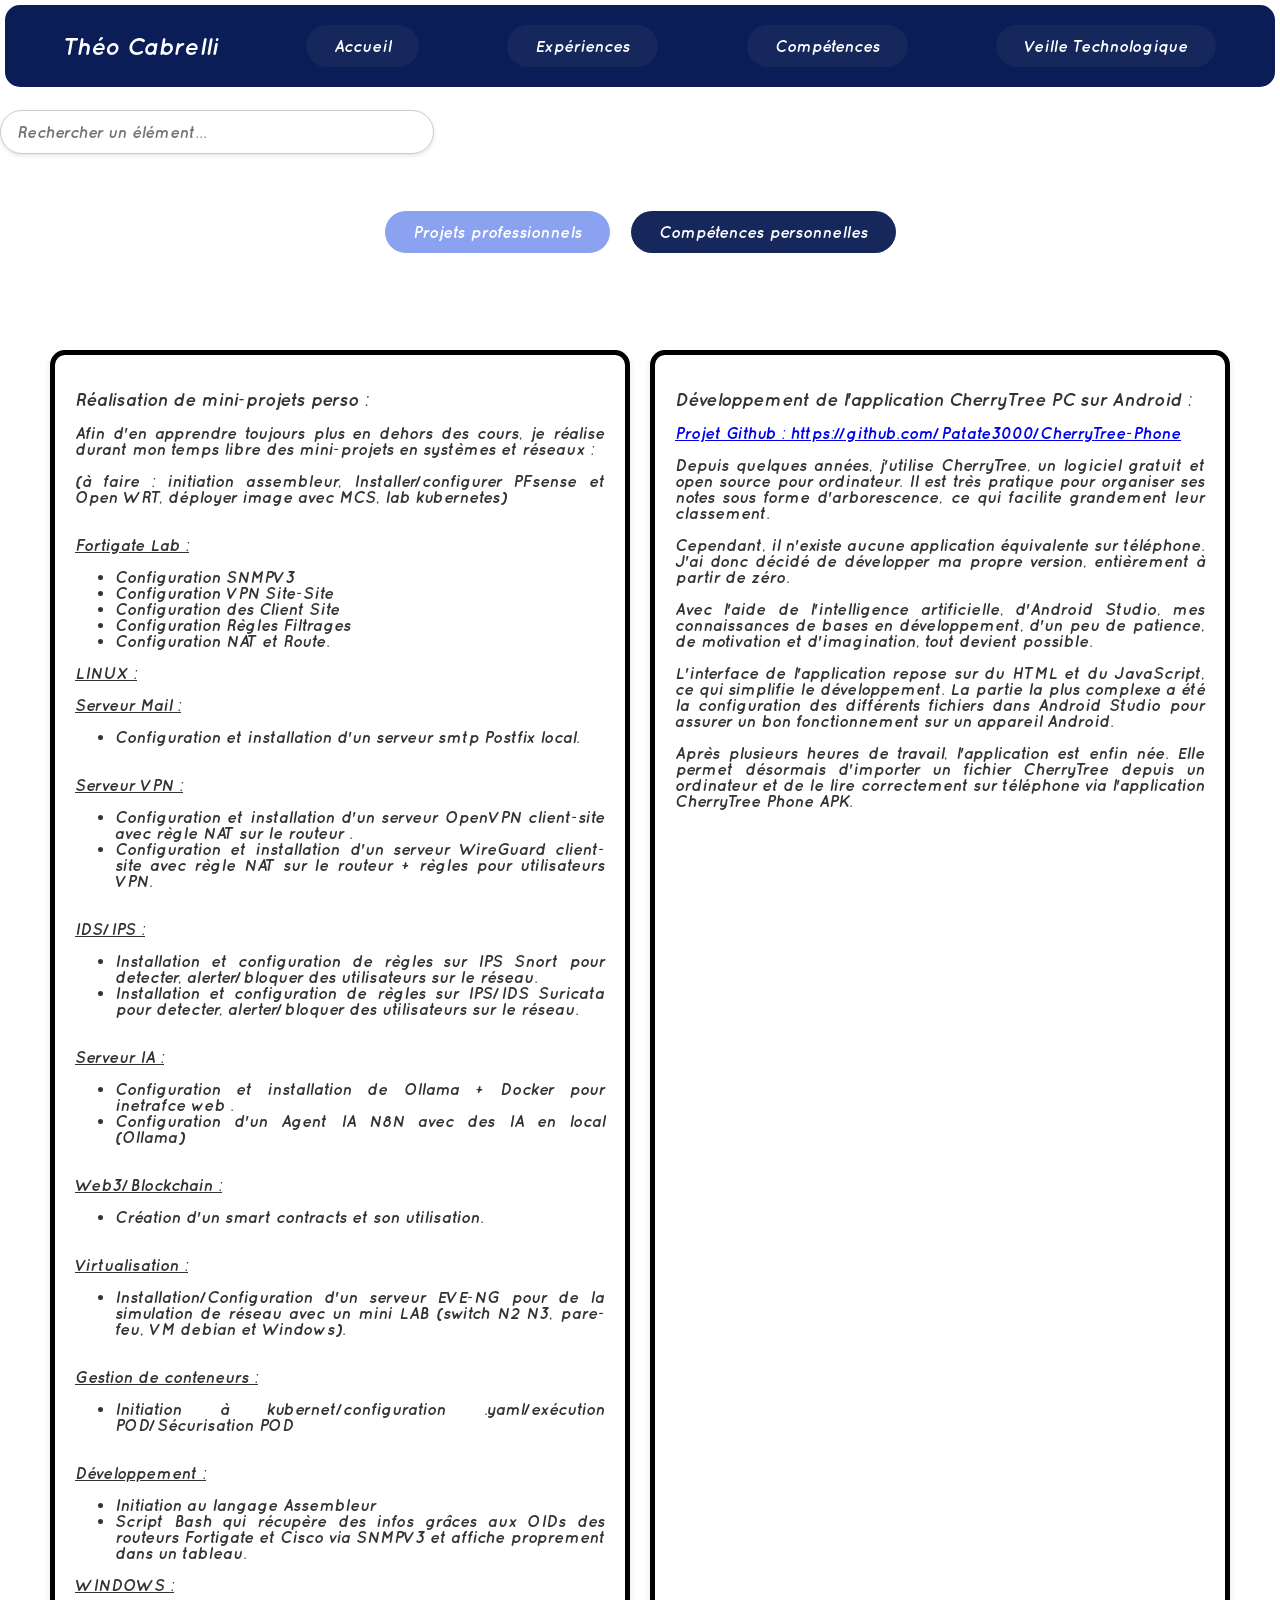
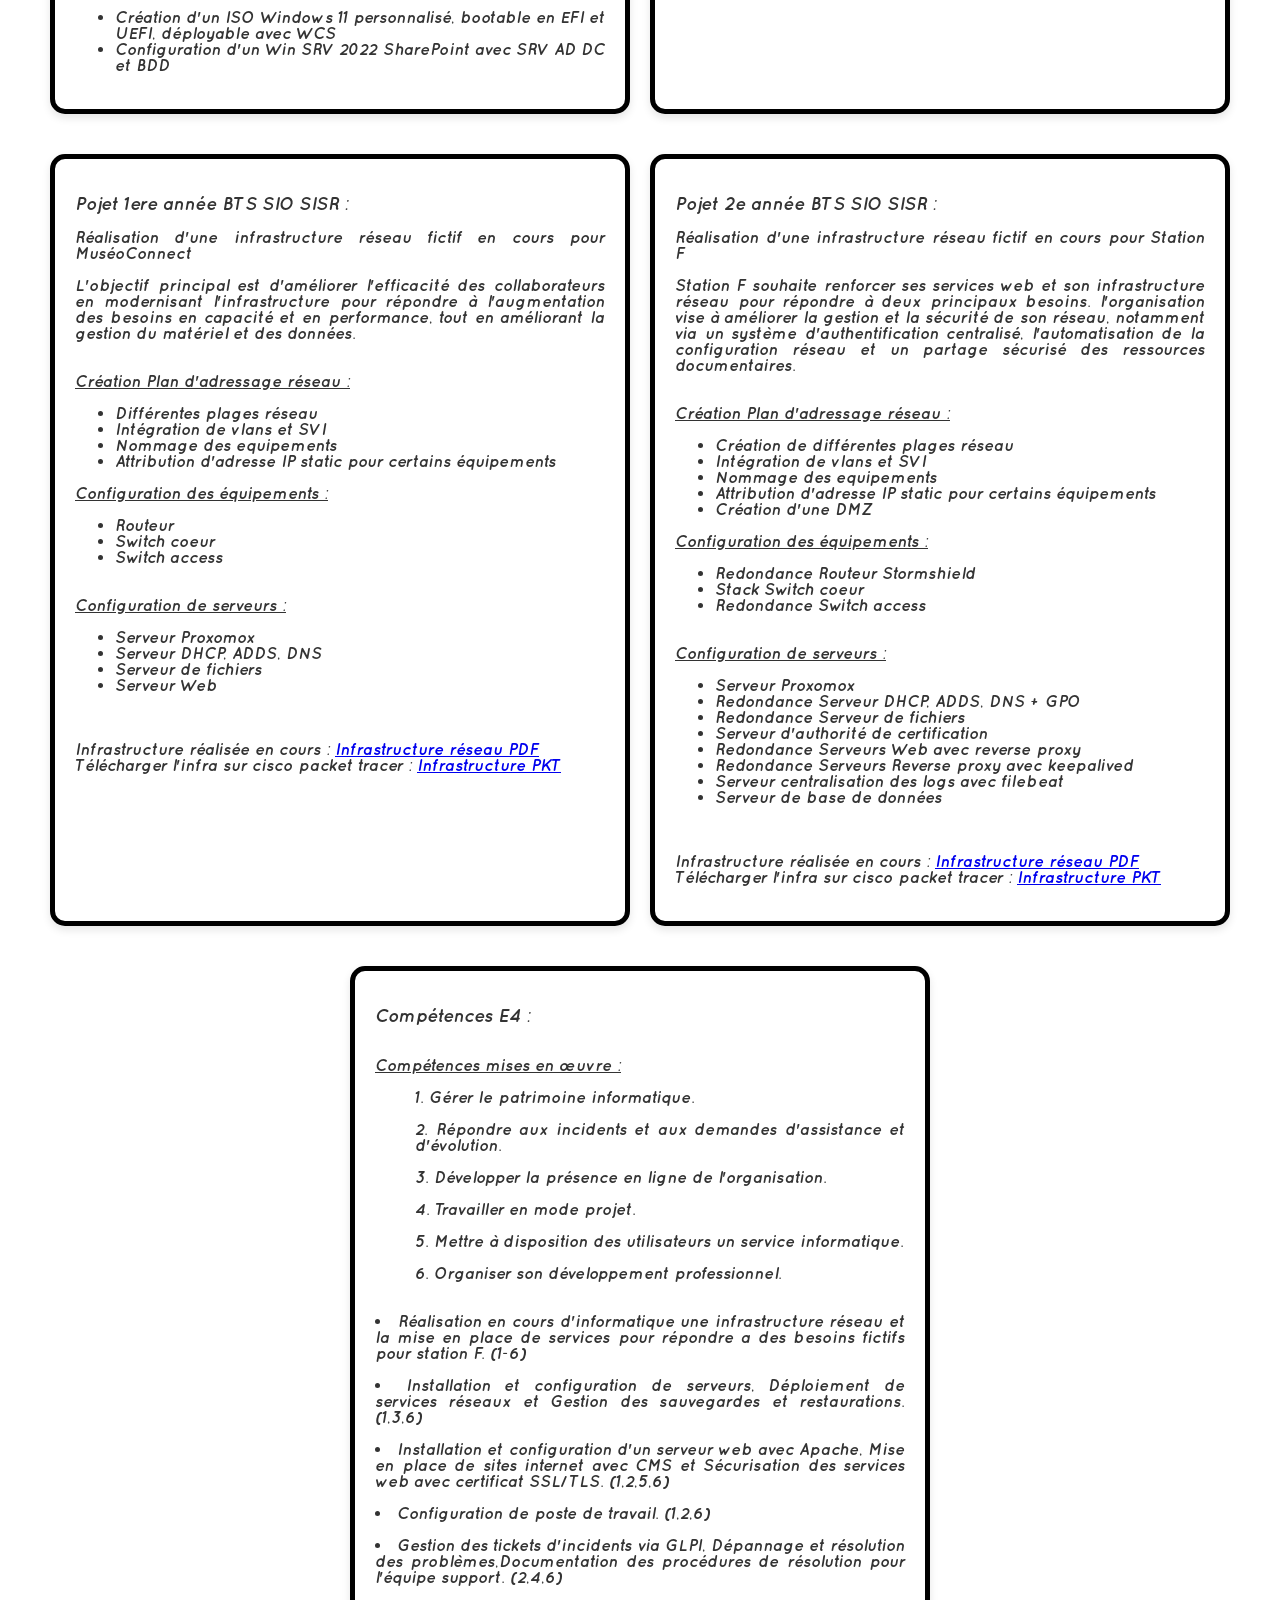
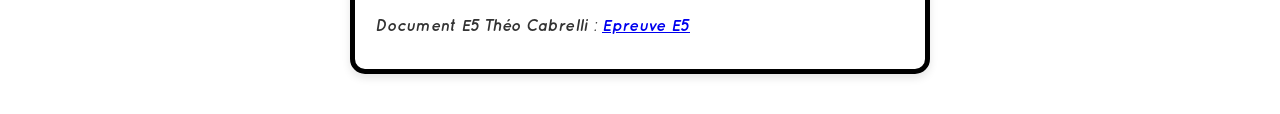
==== commit 5ab9b680: "Add files via upload" ====
--- a/competences.html
+++ b/competences.html
@@ -23,17 +23,17 @@
         });
 
         // Affichage selon le type de projet
-        if (projet === 'personnelles') {
+        if (projet === 'professionnels') {
+            cadresPro.forEach(c => c.style.display = 'block');
+            boutons[0].classList.add('actif'); // bouton compétences personnelles
+        } else if (projet === 'personnelles') {
             cadresPerso.forEach(c => c.style.display = 'block');
-            boutons[0].classList.add('actif'); // bouton compétences personnelles
-        } else if (projet === 'professionnels') {
-            cadresPro.forEach(c => c.style.display = 'block');
             boutons[1].classList.add('actif'); // bouton projets professionnels
         }
     }
 
     window.onload = function() {
-        afficherContenu('personnelles');
+        afficherContenu('professionnels');
     };
 </script>
 
@@ -65,8 +65,9 @@
     <br><br><br>
     <center>
         <div class="container" style="display: flex; justify-content: center; gap: 20px; margin-top: 20px;">
+            <button class="btn-download" onclick="afficherContenu('professionnels')">Projets professionnels</button>
             <button class="btn-download" onclick="afficherContenu('personnelles')">Compétences personnelles</button>
-            <button class="btn-download" onclick="afficherContenu('professionnels')">Projets professionnels</button>
+            
         </div>
     </center>
 <br>
@@ -306,6 +307,96 @@
 <div class="cadre-container-pro">
     <div class="cadre-pro">
         <p class="extext">
+           <font size="4">Réalisation de mini-projets perso :</font>
+                    <br>
+                   
+                    <ul></ul><!-- Ne pas supprimer cette ligne sinon le U ne se positionne pas correctement -->
+
+                    <p>Afin d'en apprendre toujours plus en dehors des cours, je réalise durant mon temps libre des mini-projets en systèmes et réseaux :
+                    </p>
+                  <p>(à faire : initiation assembleur, Installer/configurer PFsense et Open WRT, déployer image avec MCS, lab kubernetes)</p>
+                    <br>
+                    <u>Fortigate Lab :</u>
+                    <ul>
+                        <li>Configuration SNMPV3</li>
+                        <li>Configuration VPN Site-Site</li>
+                        <li>Configuration des Client Site</li>
+                        <li>Configuration Règles Filtrages</li>
+                        <li>Configuration  NAT et Route. </li>
+                    </ul>
+                    <u>LINUX :</u> <br><br>
+                    <u>Serveur Mail :</u>
+                    <ul>
+                        <li> Configuration et installation d'un serveur smtp Postfix local.</li>
+                
+                    </ul>
+                    <br>
+                    <u>Serveur VPN :</u>
+                    <ul>
+                        <li>   Configuration et installation d'un serveur OpenVPN client-site avec règle NAT sur le routeur .</li>
+                        <li>Configuration et installation d'un serveur WireGuard client-site avec règle NAT sur le routeur + règles pour utilisateurs VPN.</li>
+                    </ul>
+                    <br>
+                <u>IDS/IPS :</u>
+                    <ul>
+                        <li>   Installation et configuration de règles sur IPS Snort pour detecter, alerter/bloquer des utilisateurs sur le réseau.</li>
+                        <li>    Installation et configuration de règles sur IPS/IDS Suricata pour detecter, alerter/bloquer des utilisateurs sur le réseau.</li>
+                    </ul>
+                       <br>
+                <u>Serveur IA :</u>
+                    <ul>
+                        <li>     Configuration et installation de Ollama + Docker pour inetrafce web .</li>
+                        <li>       Configuration d'un Agent IA N8N avec des IA en local (Ollama)
+                    </li>
+                    </ul>
+                       <br>
+                <u>Web3/Blockchain :</u>
+                    <ul>
+                        <li>     Création d'un smart contracts et son utilisation.</li>
+                    </ul>
+                         <br>
+                <u>Virtualisation :</u>
+                    <ul>
+                        <li>     Installation/Configuration d'un serveur EVE-NG pour de la simulation de réseau avec un mini LAB (switch N2 N3, pare-feu, VM debian et Windows).</li>
+                    </ul>
+                             <br>
+                <u>Gestion de conteneurs :</u>
+                    <ul>
+                        <li>          Initiation à kubernet/configuration .yaml/exécution POD/Sécurisation POD</li>
+                    </ul>
+                                <br>
+                <u>Développement :</u>
+                    <ul>
+                        <li> Initiation au langage Assembleur</li>
+                        <li>  Script Bash qui récupère des infos grâces aux  OIDs des routeurs Fortigate et Cisco via SNMPV3 et affiche proprement dans un tableau.
+</li>
+                    </ul>
+                   <u>WINDOWS :</u>
+                    <ul>
+                        <li>  Création d'un ISO Windows 11 personnalisé, bootable en EFI et UEFI, déployable avec WCS</li>
+                        <li>   Configuration d'un Win SRV 2022 SharePoint avec SRV AD DC et BDD
+</li>
+                    </ul>
+            </div>
+            <div class="cadre-pro">
+        <p class="extext">
+            <font size="4">Développement de l'application CherryTree PC sur Android : </font>
+                    <br>
+                     
+                         <p> <a href=" https://github.com/Patate3000/CherryTree-Phone ">Projet Github : https://github.com/Patate3000/CherryTree-Phone</a> </p>
+                <p>
+Depuis quelques années, j'utilise CherryTree, un logiciel gratuit et open source pour ordinateur. Il est très pratique pour organiser ses notes sous forme 
+d'arborescence, ce qui facilite grandement leur classement.</p>
+<p>Cependant, il n'existe aucune application équivalente sur téléphone. J'ai donc décidé de développer ma propre version, entièrement à partir de zéro.
+</p>
+<p>Avec l'aide de l'intelligence artificielle, d'Android Studio, mes connaissances de bases en développement, d'un peu de patience, de motivation et d'imagination, tout devient possible.
+</p>
+<p>L'interface de l'application repose sur du HTML et du JavaScript, ce qui simplifie le développement. La partie la plus complexe a été la configuration des différents fichiers dans Android Studio pour assurer un bon fonctionnement sur un appareil Android.
+</p>
+<p>Après plusieurs heures de travail, l'application est enfin née. Elle permet désormais d'importer un fichier CherryTree depuis un ordinateur et de le lire correctement sur téléphone via l'application CherryTree Phone APK.</p>
+            </div>
+    <div class="cadre-pro">
+        <p class="extext">
             <font size="4">Pojet 1ere année BTS SIO SISR :</font>
                     <br>
                     <p>Réalisation d'une infrastructure réseau fictif en cours pour MuséoConnect</p>
--- a/style.css
+++ b/style.css
@@ -62,7 +62,7 @@
 }
 
 /* RESPONSIVE */
-@media screen and (max-width: 768px) {
+@media screen and (max-width: 900px) {
     .container { 
         display: grid;
         grid-template-columns: 1fr 1fr; 
@@ -761,3 +761,56 @@
 
 
 /* *********************** Fin Flèche Trait et cadre-exp ************************ */
+/* --- Ajustements pour la Responsivité --- */
+
+/* Conteneur principal pour limiter la largeur sur PC et centrer */
+.content-wrapper {
+    max-width: 1000px;
+    margin: 0 auto;
+    padding: 20px;
+    text-align: center;
+}
+
+/* Rendre toutes les images fluides */
+.responsive-img {
+    max-width: 100%;
+    height: auto;
+    border-radius: 10px;
+    margin-bottom: 20px;
+}
+
+/* Remplacer les balises <font size="8"> */
+h2 {
+    font-size: 2.5rem; /* S'adapte mieux que 'size=8' */
+    margin: 20px 0;
+    color: #0A1D56;
+}
+
+/* Bloc de texte centré mais liste alignée à gauche */
+.text-block {
+    display: inline-block;
+    text-align: left;
+    max-width: 800px;
+    width: 100%;
+    font-size: 1.1rem;
+    line-height: 1.6;
+    margin-bottom: 50px;
+}
+
+.text-block ul {
+    list-style-position: inside;
+    padding: 0;
+}
+
+/* Correction de la navigation pour mobile */
+@media screen and (max-width: 768px) {
+    .container {
+        flex-direction: column;
+    }
+    
+
+
+    h2 {
+        font-size: 1.8rem;
+    }
+}
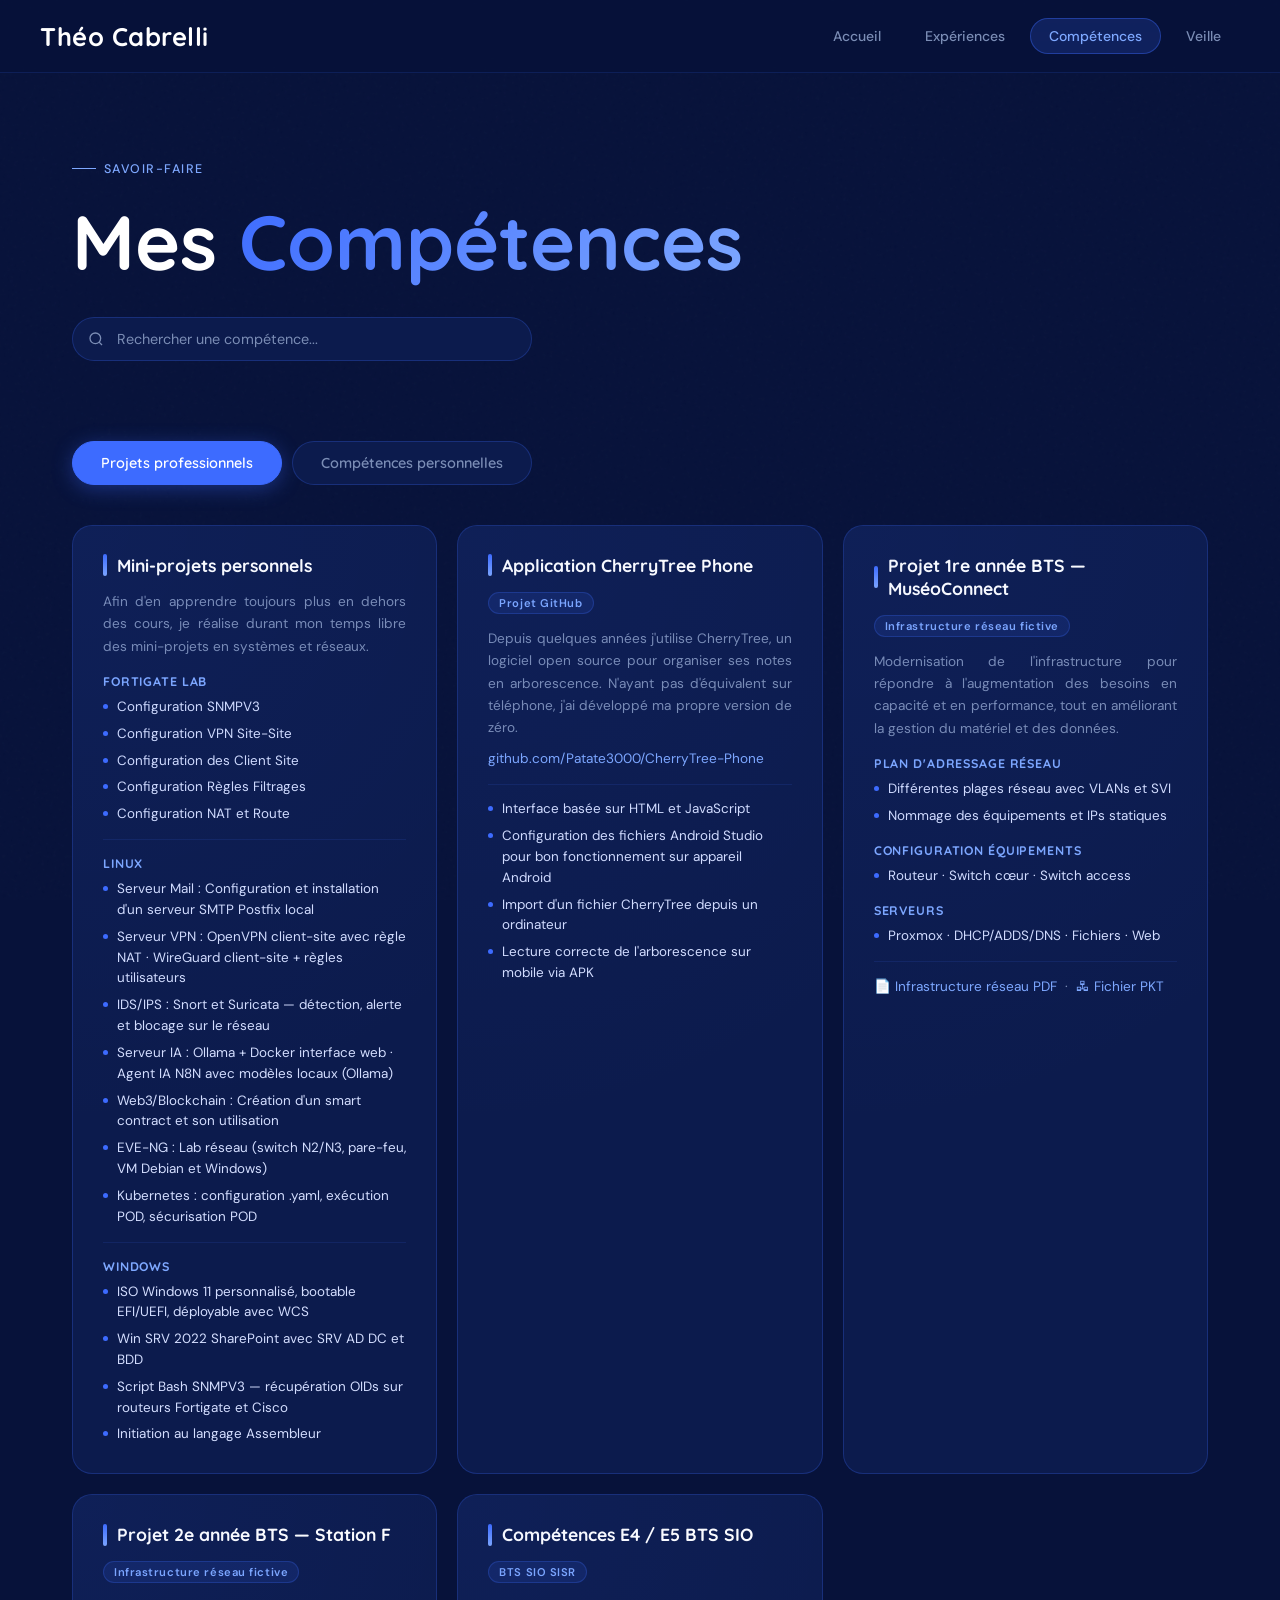
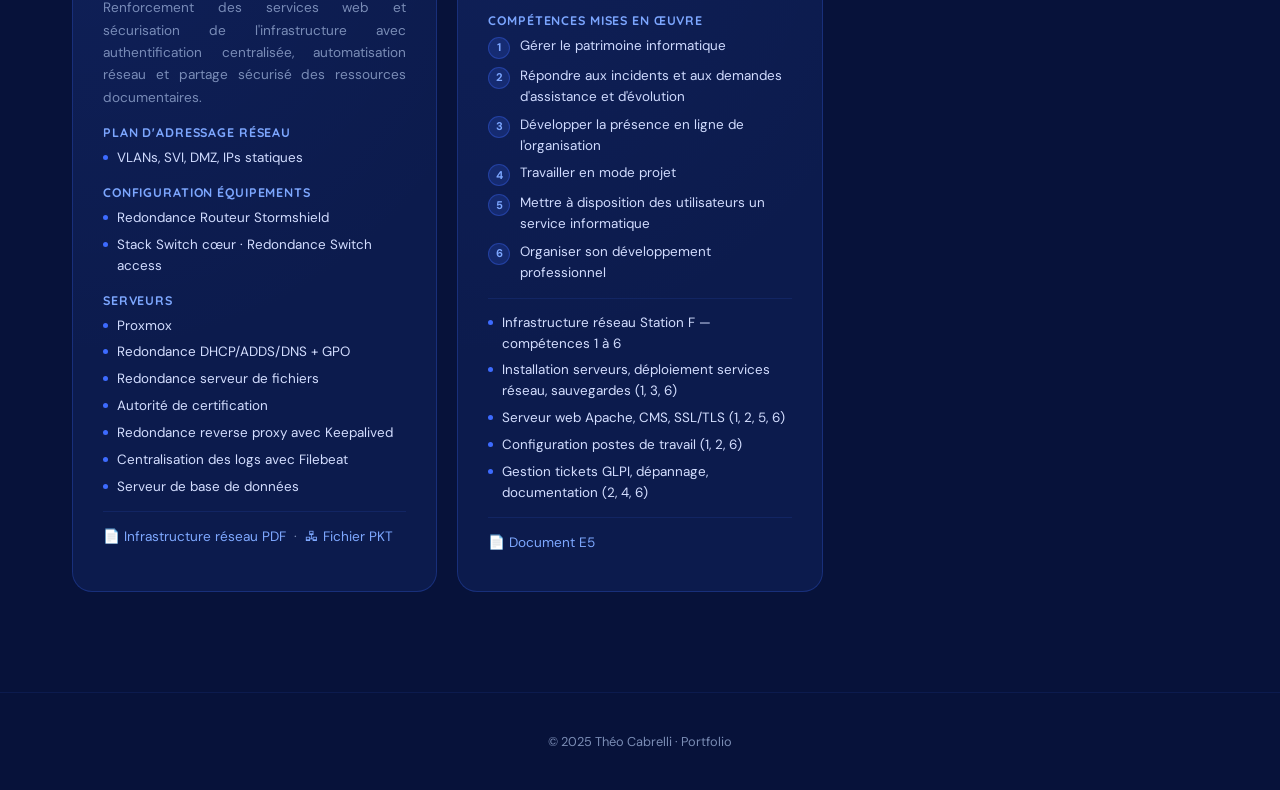
==== commit 07861105: "Add files via upload" ====
--- a/competences.html
+++ b/competences.html
@@ -1,588 +1,685 @@
 <!DOCTYPE html>
 <html lang="fr">
 <head>
-    <meta charset="utf-8">
-    <link rel="stylesheet" href="style.css">
-    <meta name="viewport" content="width=device-width, initial-scale=0.50">
-    <title>Compétences</title>
-
- <script>
-    function afficherContenu(projet) {
-        // Cacher tous les cadres
-        var cadresPerso = document.querySelectorAll('.cadre-perso');
-        var cadresPro = document.querySelectorAll('.cadre-pro');
-
-        // Cacher tout d'abord tout le contenu
-        cadresPerso.forEach(c => c.style.display = 'none');
-        cadresPro.forEach(c => c.style.display = 'none');
-
-        // Réinitialiser les styles des boutons
-        var boutons = document.querySelectorAll('.btn-download');
-        boutons.forEach(function(btn) {
-            btn.classList.remove('actif');
-        });
-
-        // Affichage selon le type de projet
-        if (projet === 'professionnels') {
-            cadresPro.forEach(c => c.style.display = 'block');
-            boutons[0].classList.add('actif'); // bouton compétences personnelles
-        } else if (projet === 'personnelles') {
-            cadresPerso.forEach(c => c.style.display = 'block');
-            boutons[1].classList.add('actif'); // bouton projets professionnels
-        }
-    }
-
-    window.onload = function() {
-        afficherContenu('professionnels');
-    };
-</script>
-
+  <meta charset="utf-8">
+  <meta name="viewport" content="width=device-width, initial-scale=1.0">
+  <title>Compétences — Théo Cabrelli</title>
+  <link rel="preconnect" href="https://fonts.googleapis.com">
+  <link href="https://fonts.googleapis.com/css2?family=Quicksand:wght@400;500;600;700&family=DM+Sans:ital,wght@0,300;0,400;0,500;1,300&display=swap" rel="stylesheet">
+  <style>
+    :root {
+      --navy: #07123a;
+      --accent: #3d6bff;
+      --accent2: #7ea8ff;
+      --white: #ffffff;
+      --text: #d4deff;
+      --muted: #7b8db5;
+      --card-bg: #0c1b4d;
+      --card-border: rgba(61, 107, 255, 0.25);
+    }
+
+    * { margin: 0; padding: 0; box-sizing: border-box; }
+
+    body {
+      font-family: 'DM Sans', sans-serif;
+      background-color: var(--navy);
+      color: var(--text);
+      min-height: 100vh;
+      overflow-x: hidden;
+    }
+
+    body::before {
+      content: '';
+      position: fixed;
+      inset: 0;
+      background-image: url("data:image/svg+xml,%3Csvg viewBox='0 0 256 256' xmlns='http://www.w3.org/2000/svg'%3E%3Cfilter id='noise'%3E%3CfeTurbulence type='fractalNoise' baseFrequency='0.9' numOctaves='4' stitchTiles='stitch'/%3E%3C/filter%3E%3Crect width='100%25' height='100%25' filter='url(%23noise)' opacity='0.04'/%3E%3C/svg%3E");
+      pointer-events: none;
+      z-index: 0;
+      opacity: 0.5;
+    }
+
+    /* NAV */
+    header {
+      position: sticky; top: 0; z-index: 100;
+      padding: 18px 24px;
+      backdrop-filter: blur(20px);
+      background: rgba(7, 18, 58, 0.85);
+      border-bottom: 1px solid rgba(61, 107, 255, 0.15);
+    }
+    nav {
+      max-width: 1200px; margin: 0 auto;
+      display: flex; align-items: center; justify-content: space-between;
+      flex-wrap: wrap; gap: 12px;
+    }
+    .nom {
+      font-family: 'Quicksand', sans-serif;
+      font-weight: 700; font-size: 1.6rem;
+      color: var(--white); letter-spacing: 0.02em;
+    }
+    .nav-links { display: flex; gap: 6px; flex-wrap: wrap; }
+    .nav-links a {
+      font-size: 0.875rem; font-weight: 500; color: var(--muted);
+      text-decoration: none; padding: 8px 18px;
+      border-radius: 50px; border: 1px solid transparent;
+      transition: all 0.25s ease;
+    }
+    .nav-links a:hover { color: var(--white); border-color: var(--card-border); background: rgba(61,107,255,0.12); }
+    .nav-links a.active { color: var(--accent2); background: rgba(61,107,255,0.18); border-color: rgba(61,107,255,0.4); }
+
+    /* HERO */
+    .hero {
+      max-width: 1200px; margin: 0 auto;
+      padding: 80px 32px 40px;
+      position: relative; z-index: 1;
+    }
+    .hero-label {
+      display: inline-flex; align-items: center; gap: 8px;
+      font-size: 0.78rem; font-weight: 500;
+      letter-spacing: 0.12em; text-transform: uppercase;
+      color: var(--accent2); margin-bottom: 20px;
+    }
+    .hero-label::before { content: ''; width: 24px; height: 1px; background: var(--accent2); }
+    .hero h1 {
+      font-family: 'Quicksand', sans-serif;
+      font-size: clamp(2.8rem, 6vw, 5rem);
+      font-weight: 700; color: var(--white);
+      line-height: 1.15; margin-bottom: 32px;
+    }
+    .hero h1 span {
+      background: linear-gradient(135deg, var(--accent), var(--accent2));
+      -webkit-background-clip: text; -webkit-text-fill-color: transparent; background-clip: text;
+    }
+
+    /* SEARCH */
+    .search-wrap { position: relative; max-width: 460px; }
+    .search-wrap input {
+      width: 100%; background: var(--card-bg);
+      border: 1px solid var(--card-border); border-radius: 50px;
+      padding: 12px 20px 12px 44px;
+      font-family: 'DM Sans', sans-serif; font-size: 0.9rem;
+      color: var(--white); outline: none; transition: border-color 0.25s;
+    }
+    .search-wrap input::placeholder { color: var(--muted); }
+    .search-wrap input:focus { border-color: rgba(61,107,255,0.5); box-shadow: 0 0 0 3px rgba(61,107,255,0.1); }
+    .search-icon {
+      position: absolute; left: 16px; top: 50%;
+      transform: translateY(-50%); color: var(--muted); pointer-events: none;
+    }
+    .suggestions {
+      position: fixed;
+      background: var(--card-bg); border: 1px solid var(--card-border);
+      border-radius: 16px; overflow: hidden; z-index: 9999; display: none;
+      box-shadow: 0 16px 40px rgba(0,0,0,0.7); max-height: 320px; overflow-y: auto;
+      scrollbar-width: thin;
+      scrollbar-color: rgba(61, 107, 255, 0.4) transparent;
+    }
+
+    .suggestions::-webkit-scrollbar {
+      width: 4px;
+    }
+
+    .suggestions::-webkit-scrollbar-track {
+      background: transparent;
+      margin: 8px 0;
+    }
+
+    .suggestions::-webkit-scrollbar-thumb {
+      background: rgba(61, 107, 255, 0.4);
+      border-radius: 4px;
+    }
+
+    .suggestions::-webkit-scrollbar-thumb:hover {
+      background: rgba(61, 107, 255, 0.7);
+    }
+    .suggestion-item {
+      padding: 10px 18px; font-size: 0.83rem; color: var(--text);
+      cursor: pointer; border-bottom: 1px solid rgba(61,107,255,0.08);
+      transition: background 0.2s; line-height: 1.4;
+    }
+    .suggestion-item:last-child { border-bottom: none; }
+    .suggestion-item:hover { background: rgba(61,107,255,0.12); color: var(--white); }
+
+    /* TABS */
+    .main-wrap {
+      max-width: 1200px; margin: 0 auto;
+      padding: 40px 32px 100px;
+      position: relative; z-index: 1;
+    }
+    .tabs { display: flex; gap: 10px; margin-bottom: 40px; flex-wrap: wrap; }
+    .tab-btn {
+      font-family: 'Quicksand', sans-serif; font-weight: 600; font-size: 0.9rem;
+      padding: 12px 28px; border-radius: 50px;
+      border: 1px solid var(--card-border); background: var(--card-bg);
+      color: var(--muted); cursor: pointer; transition: all 0.25s ease;
+    }
+    .tab-btn:hover { color: var(--white); border-color: rgba(61,107,255,0.5); }
+    .tab-btn.active { background: var(--accent); border-color: var(--accent); color: var(--white); box-shadow: 0 4px 20px rgba(61,107,255,0.35); }
+
+    /* GRID */
+    .cards-grid {
+      display: grid;
+      grid-template-columns: repeat(auto-fill, minmax(360px, 1fr));
+      gap: 20px;
+    }
+
+    /* CARD */
+    .comp-card {
+      background: var(--card-bg); border: 1px solid var(--card-border);
+      border-radius: 20px; padding: 28px 30px;
+      transition: all 0.3s ease; position: relative; overflow: hidden;
+      opacity: 0; transform: translateY(20px);
+      animation: fadeUp 0.5s ease forwards;
+    }
+    .comp-card:nth-child(1) { animation-delay: 0.05s; }
+    .comp-card:nth-child(2) { animation-delay: 0.10s; }
+    .comp-card:nth-child(3) { animation-delay: 0.15s; }
+    .comp-card:nth-child(4) { animation-delay: 0.20s; }
+    .comp-card:nth-child(5) { animation-delay: 0.25s; }
+    .comp-card:nth-child(6) { animation-delay: 0.30s; }
+
+    @keyframes fadeUp { to { opacity: 1; transform: translateY(0); } }
+
+    .comp-card::before {
+      content: ''; position: absolute; inset: 0;
+      background: radial-gradient(circle at top left, rgba(61,107,255,0.06), transparent 60%);
+      pointer-events: none;
+    }
+    .comp-card:hover {
+      border-color: rgba(61,107,255,0.5);
+      box-shadow: 0 12px 40px rgba(0,0,0,0.3);
+      transform: translateY(-4px);
+    }
+    .comp-card h2 {
+      font-family: 'Quicksand', sans-serif; font-size: 1.1rem; font-weight: 700;
+      color: var(--white); margin-bottom: 14px;
+      display: flex; align-items: center; gap: 10px; line-height: 1.3;
+    }
+    .comp-card h2::before {
+      content: ''; width: 4px; height: 22px;
+      background: linear-gradient(to bottom, var(--accent), var(--accent2));
+      border-radius: 4px; flex-shrink: 0;
+    }
+    .comp-card h3 {
+      font-family: 'Quicksand', sans-serif; font-size: 0.78rem; font-weight: 700;
+      color: var(--accent2); text-transform: uppercase;
+      letter-spacing: 0.07em; margin: 16px 0 8px;
+    }
+    .comp-card p {
+      font-size: 0.85rem; color: var(--muted); line-height: 1.65; margin-bottom: 8px;
+    }
+    .comp-card a { color: var(--accent2); text-decoration: none; font-size: 0.85rem; }
+    .comp-card a:hover { text-decoration: underline; }
+
+    .comp-card ul { list-style: none; display: flex; flex-direction: column; gap: 6px; }
+    .comp-card ul li {
+      font-size: 0.84rem; color: var(--text);
+      display: flex; gap: 9px; align-items: flex-start; line-height: 1.55;
+    }
+    .comp-card ul li::before {
+      content: ''; width: 5px; height: 5px; border-radius: 50%;
+      background: var(--accent); flex-shrink: 0; margin-top: 7px;
+    }
+
+    .num-list { list-style: none; counter-reset: step; display: flex; flex-direction: column; gap: 7px; }
+    .num-list li {
+      font-size: 0.84rem; color: var(--text);
+      display: flex; gap: 10px; align-items: flex-start;
+      line-height: 1.55; counter-increment: step;
+    }
+    .num-list li::before {
+      content: counter(step); min-width: 20px; height: 20px;
+      border-radius: 50%; background: rgba(61,107,255,0.18);
+      border: 1px solid rgba(61,107,255,0.35);
+      display: flex; align-items: center; justify-content: center;
+      font-size: 0.7rem; font-weight: 700; color: var(--accent2);
+      flex-shrink: 0; margin-top: 1px;
+    }
+
+    .divider-c { height: 1px; background: rgba(61,107,255,0.12); margin: 14px 0; }
+
+    .tag {
+      display: inline-block; font-size: 0.7rem; font-weight: 600;
+      letter-spacing: 0.05em; padding: 3px 10px; border-radius: 50px;
+      background: rgba(61,107,255,0.12); border: 1px solid rgba(61,107,255,0.25);
+      color: var(--accent2); margin-bottom: 14px;
+    }
+
+    .text-scan {
+      display: inline; border-radius: 3px;
+      animation: scanAnim 2s ease;
+    }
+    @keyframes scanAnim {
+      0%   { background: rgba(61,107,255,0.45); }
+      100% { background: transparent; }
+    }
+
+    /* FOOTER */
+    footer {
+      text-align: center; padding: 40px;
+      font-size: 0.8rem; color: var(--muted);
+      border-top: 1px solid rgba(61,107,255,0.1);
+      position: relative; z-index: 1;
+    }
+
+    /* RESPONSIVE */
+    @media (max-width: 860px) { .cards-grid { grid-template-columns: 1fr; } }
+    @media (max-width: 600px) {
+      .hero { padding: 48px 20px 32px; }
+      .main-wrap { padding: 24px 16px 60px; }
+      nav { flex-direction: column; }
+      .nav-links { justify-content: center; }
+    }
+  </style>
 </head>
 <body>
 
-    
-<header class="banniere_test">
-    <nav class="banniere">
-        <div class="container">
-            <div class="nom">Théo Cabrelli</div>
-            <button onclick="window.location.href='index.html'">Accueil</button>
-            <button onclick="window.location.href='experiences.html'">Expériences</button>
-            <button onclick="window.location.href='competences.html'">Compétences</button>
-            <button onclick="window.location.href='veille_technologique.html'">Veille Technologique</button>
-        </div>
-    </nav>
+<header>
+  <nav>
+    <div class="nom">Théo Cabrelli</div>
+    <div class="nav-links">
+      <a href="index.html">Accueil</a>
+      <a href="experiences.html">Expériences</a>
+      <a href="competences.html" class="active">Compétences</a>
+      <a href="veille_technologique.html">Veille</a>
+    </div>
+  </nav>
 </header>
-    <br>
-    <div class="search-container">
-        <input
-          type="text"
-          id="searchInput"
-          placeholder="Rechercher un élément..."
-          oninput="searchText()"
-        />
-        <div id="suggestions" class="suggestions"></div>
-      </div>
-    <br><br><br>
-    <center>
-        <div class="container" style="display: flex; justify-content: center; gap: 20px; margin-top: 20px;">
-            <button class="btn-download" onclick="afficherContenu('professionnels')">Projets professionnels</button>
-            <button class="btn-download" onclick="afficherContenu('personnelles')">Compétences personnelles</button>
-            
-        </div>
-    </center>
-<br>
-<br>
-
-
-<div class="cadre-container-perso">
-    <div class="cadre-perso">
-        <p class="extext">
-            <font size="4">Configurations des matériels réseau :</font>
-                    <br>
-                    <p>Cisco, HP, Stormshield</p>
-                    <ul></ul><!-- Ne pas supprimer cette ligne sinon le U ne se positionne pas correctement -->
-                    <u>Configuration sur un routeur :</u>
-                    <ul>
-                        <li>SVI</li>
-                        <li>NAT vers réseau externe</li>
-                        <li>SSH avec ACL</li>
-                        <li>Configuration de routes static et dynamique (OSFP, EIGRP, RIPv2, IS-IS) </li>
-                        <li>Configuration de redondance de routeur (FHRP, HSRP, VRRP, GLBP)</li>
-                        <li>VPN site - site</li>
-
-                    </ul>
-                    <br>
-                    <u>Configuration sur un switch coeur :</u>
-                    <ul>
-                        <li>Vlan avec des passerelles</li>
-                        <li>IP Routing pour router des vlans vers une seule</li>
-                        <li>Routage inter-vlan pour distribuer le DHCP aux Vlans </li>
-                        <li>SSH avec ACL</li>
-                        <li>Aggrégation</li>
-                        <li>IRF (Stack)</li>
-                    </ul>
-                    <br>
-                    <u>Configuration sur un switch access :</u>
-                    <ul>
-                        <li>Vlan pour segmenter le réseau</li>
-                        <li>Mode VTP</li>
-                        <li>SSH avec ACL</li>
-                    </ul>
-                    <br>
-                    <u>Configuration sur Storshield :</u>
-                    <ul>
-                        <li>Redondance avec haute disponibilité</li>
-                        <li>ACL pour accèder a l'interface</li>
-                        <li>Routing</li>
-                        <li>Filtrage NAT</li>
-                        <li>Création d'objet et réseau</li>
-                        <li>Ajout d'IP a une interface + vlan</li>
-                        <li>VPN IPSEC site - site</li>
-                        <li>VPN IPSEC client - site</li>
-                        <li>Filtrage d'URL</li>
-                        <li>Configuration d'un agent ELK Filebeat journalisation (Elasticsearch) .</li>
-                    </ul>
-                    
-                </p>
-    </div>
-
-    <div class="cadre-perso">
-        <p class="extext">
-            <font size="4">Windows serveur :</font><br>
-                    <p>Installation et configuration d'un serveur sous windows server 2022 sur Proxmox et Virtualbox.</p>
-                    <u>Sécurisation AD:</u>
-                        <ul><li>Utilisation du logiciel PingCastle.</li>
-                            <li>Configuration d'un agent Supervision CheckMK .</li>
-                        <li>Configuration d'un agent ELK Filebeat journalisation (Elasticsearch) .</li>  
-                        </ul>
-                    <u>Configuration DHCP:</u>
-                    <ul><li>Configurations d'étendues pour le DHCP.</li>
-                    <li>Configurations du DNS sur le serveur.</li>
-                    <li>Configurations d'un domaine pour ADDS.</li>
-                    </ul>
-                    <u>Configuration ADDS:</u>
-                    <ul><li>Configuration de l'ADDS pour ajouter des utilisateurs avec des droits.</li>
-                    <li>Configuration de l'ADDS pour ajouter des lecteurs réseau aux utilisateurs.</li>
-                    <li>Configuration d'un serveur de fichiers pour les utilisateurs ADDS et session ADDS.</li></ul>
-                    <u>Droits NTFS:</u>
-                    <ul><li>Configuration d'un répertoire Profiles pour les sessions AD.</li>
-                    <li>Configuration d'un répertoire HomeFolders pour espaces d'échanges des utilisateurs de l'AD.</li>
-                    <li>Configurations des droits d'accès pour les utilisateurs de l'AD.</li>
-                    <li>Ajout d'un espace d'échange pour les utilisateurs de l'AD.</li></ul>
-                    <u>Configuration WDS:</u>
-                    <ul><li>Configuration du WDS pour booter sur une iso depuis le réseau en PXE.</li></ul>
-                    <u>Configuration GPO:</u>
-                    <ul><li>Configuration de mappages réseaux.</li>
-                        <li>Configuration d'interdiction de Changer la Carte Réseau.</li>
-                        <li>Configuration d'interdiction d'Accéder au Terminal.</li>
-                        </ul>
-                        <u>Configuration DNS:</u>
-                    <ul><li>Configuration DNS pour serveurs web.</li>
-                        <li>Configuration DNS pour identifier le matériel.</li>
-                        </ul>
-                        <u>Configuration d'authorité de certification:</u>
-                        <ul><li>Configuration d'un certificat autosigné.</li>   
-                        </ul>
-                </p>
-    </div>
-
-    <div class="cadre-perso">
-        <p class="extext">
-            <font size="4">Services Linux :</font><br>
-                <p>Installation et configuration d'un serveur sous debian12.</p>
-                <u>Les bases :</u>
-                <ul><li>Installation et configuration de logiciels via le terminal.</li>
-                <li>Compréhension des commandes pour utiliser le systeme sans interface graphique.</li>
-                <li>Configuration IP.</li>
-                <li>Déploiement du service apache2 avec CMS wordpress.</li>
-                <li>Installations et configurations Fail2ban, Rsyslog, UFW</li>
-                </ul>
-                <u>SQL :</u>
-                <ul><li>Déploiement d'un site web relié à une base de données SQL.</li>
-                <li>Utilisation de Mysql et PhpMyAdmin afin de gérer des bases de données.</li>
-                <li>Extraction de données d'une BDD avec des commandes.</li></ul>
-                <u>Reverse proxy :</u>
-                <ul><li>Configurer un reverse proxy avec haproxy pour site http et https.</li>
-                    <li>Configuration de serveurs web avec redirection DNS</li>
-                </ul>
-                <u>Redondance serveurs :</u>
-                <ul><li>Installer et configurer le service Keepalived.</li>
-                </ul>
-                <u>Docker:</u>
-                <ul><li>Configurer et installation d'un docker.</li>
-                    <li>Gestion de commandes pour utiliser les Dockers</li>
-                </ul>
-
-                <u>Serveur Mail:</u>
-                <ul><li>Configuration et installation d'un serveur smtp Postfix .</li>
-                </ul>
-
-                <u>Serveur VPN:</u>
-                <ul><li>Configuration et installation d'un serveur OpenVPN client-site avec règle NAT sur le routeur .</li>
-                    <li>Configuration et installation d'un serveur WireGuard client-site avec règle NAT sur le routeur + règles pour utilisateurs VPN.</li>
-                </ul>
-
-                  <u>IDS/IPS:</u>
-                    <ul><li>Configuration de règles sur IPS Snort pour detecter, alerter/bloquer des utilisateurs sur le réseau.</li>
-                </ul>
-                
-                <u>Serveur LOG / Supervision / Journalisation:</u>
-                <ul><li>Configuration et installation d'un serveur  ELK (Elasticsearch) .</li>
-                    <li>Configuration d'un agent ELK Filebeat journalisation (Elasticsearch) .</li>
-                    <li>Configuration et installation d'un serveur  Supervision CheckMK .</li>
-                    <li>Configuration d'un agent Supervision CheckMK .</li>
-                    
-                </ul>
-
-                    <u>Serveur IA:</u>
-                    <ul><li>Configuration et installation de Ollama + Docker pour inetrafce web .</li>
-                        <li>Création d'une IA RNN qui apprend à prédire un mot à partir du mot précédent.</li>
-                        <li>Configuration d'un Agent IA N8N avec des IA en local (Ollama)</li>
-                </ul>
-
-                <u>Pentest :</u>
-                <ul><li>Compréhension et réalisation d'attaques sur un système linux.</li>
-                    <li>Modification table ARP  pour réaliser du spoofing entre deux postes.</li>
-                    <li>Réalisation de CTF sur Try Hack Me, Root Me et Hack The Box.</li>
-                </ul>
-        </p>
-    </div>
-    <div class="cadre-perso">
-        <p class="extext">
-            <font size="4">Windows :</font><br>
-                    <p>Installation et configuration de poste sous windows 10 et 11.</p>
-                    <li>Configuration du réseau sur un poste.</li>
-                    <li>Création d'ISO personnalisé.</li>
-                    <li>Partage de disques sur le réseau.</li>
-                    <li>Droits NTFS sur le partage réseau.</li>
-                    <li>Partitionner un disque.</li>
-                    <li>Utilisation de Powershell.</li>
-                    <li>Configuration d'un Bitlocker sur le disque.</li>
-                    <li>Virtualisation de différents OS avec VirtualBox et VMWARE.</li>
-        </p>
-    </div>
-
-    <div class="cadre-perso">
-        <p class="extext">
-             <font size="4">Développement :</font><br>
-                <p>Developpement web et implémentation sur un serveur debian12 LAMP.</p>
-                <u>HTML :</u>
-                <ul><li>Ajouts de liens et images dans une page.</li>
-                    <li>Ajouts de plusieurs pages.</li>
-                    <li>Ajouts de boutons.</li>
-                    <li>Ajouts de texte sous forme de paragraphe/liste.</li>
-                </ul>
-                <u>CSS :</u>
-                <ul><li>Ajout d'une police d'écriture.</li>
-                    <li>Création de formes de différentes tailles.</li>
-                    <li>Création de classes pour le développement.</li>
-                    <li>Placer du texte/image dans une certaine postion sur la page.</li>
-                </ul>
-                <u>PHP :</u>
-                <ul><li>Affiche l'utilisateur connecté sur une page en fonction de son ID dans une BDD.</li>
-                    <li>Requêtes SQL afin d'extraire ou d'enregistrer des données dans une BDD.</li>
-                    <li>Gestion de vérification des mots de passe pour se connecter à une page web.</li>
-                    <li>Création d'un chat interactif entre plusieurs utilisateurs.</li>
-                    <li>Développement d'un web shell permettant d'exécuter du code via la barre d'adresse d'un site.</li>
-                    <li>Développement d'un reverse shell pour obtenir un accès distant à une machine cible.</li>
-                </ul>
-
-                <u>Python :</u>
-                <ul><li>Script sur Windows qui récupère MDP Google, IP, Répèrtoire des utilisateurs</li>
-                   <!-- <li>Script de chiffrement de message utilisant l'algorithme RSA.</li>-->
-                    <li>Script qui calcul une IP en Binaire</li>
-                    <li>Script qui vérifie si un nombre est premier.</li>
-                </ul>
-                <!--<u>RUST :</u>
-                <ul><li>Développement d'un ransomware sur Linux qui Chiffre les données avec l'Algorithme RSA</li>
-                </ul>-->
-                <u>BASH :</u>
-                <ul><li>Automatisation, création utilisateur + renommer machine + ajouter domaine</li>
-                    <li>Automatisation, installations et configurations Fail2ban, Rsyslog, UFW </li>
-                    <li>Automatisation, configuration d'un site web en HTTP avec apache2 et haproxy avec redirection DNS </li>
-                    <li>Automatisation, configuration d'un site web en HTTPS avec apache2 et haproxy avec redirection DNS et création d'un certificat d'une autorité privée </li>
-                </ul>
-        </p>
-    </div>
-
-    <div class="cadre-perso">
-        <p class="extext">
-           <font size="4">Support et Maintenance :</font><br>
-                <p>Support réalisé sur GLPI ou en virtuel sur Cisco packet tracer.</p>
-                <u>GLPI :</u>
-                <ul><li>Ajout de rôles pour les techniciens.</li>
-                    <li>Transfert des tickets aux différents techniciens.</li>
-                    <li>Résolution de tickets.</li>
-                    <li>Se déplacer ou réaliser la maintenace à distance.</li>
-                </ul>
-                <u>Cisco packet tracer :</u>
-                <ul><li>Comprendre et analyser les problèmes sur un réseau.</li>
-                    <li>Réalisation de tests afin de résoudre les problèmes.</li>
-                    <li>Modification des paramètres des machines pour fonctionner correctement.</li>
-                </ul>
-        </p>
-    </div>
+
+<section class="hero">
+  <div class="hero-label">Savoir-faire</div>
+  <h1>Mes <span>Compétences</span></h1>
+  <div class="search-wrap">
+    <svg class="search-icon" width="16" height="16" fill="none" stroke="currentColor" stroke-width="2" viewBox="0 0 24 24"><circle cx="11" cy="11" r="8"/><path d="M21 21l-4.35-4.35"/></svg>
+    <input type="text" id="searchInput" placeholder="Rechercher une compétence..." oninput="searchText()">
+  </div>
+</section>
+
+<div class="main-wrap">
+  <div class="tabs">
+    <button class="tab-btn active" onclick="switchTab('pro', this)">Projets professionnels</button>
+    <button class="tab-btn" onclick="switchTab('perso', this)">Compétences personnelles</button>
+  </div>
+
+  <!-- PROJETS PROFESSIONNELS -->
+  <div id="panel-pro" class="cards-grid">
+
+    <div class="comp-card">
+      <h2>Mini-projets personnels</h2>
+      <p style="text-align: justify;">Afin d'en apprendre toujours plus en dehors des cours, je réalise durant mon temps libre des mini-projets en systèmes et réseaux.</p>
+      <h3>Fortigate Lab</h3>
+      <ul>
+        <li>Configuration SNMPV3</li>
+        <li>Configuration VPN Site-Site</li>
+        <li>Configuration des Client Site</li>
+        <li>Configuration Règles Filtrages</li>
+        <li>Configuration NAT et Route</li>
+      </ul>
+      <div class="divider-c"></div>
+      <h3>Linux</h3>
+      <ul>
+        <li>Serveur Mail : Configuration et installation d'un serveur SMTP Postfix local</li>
+        <li>Serveur VPN : OpenVPN client-site avec règle NAT · WireGuard client-site + règles utilisateurs</li>
+        <li>IDS/IPS : Snort et Suricata — détection, alerte et blocage sur le réseau</li>
+        <li>Serveur IA : Ollama + Docker interface web · Agent IA N8N avec modèles locaux (Ollama)</li>
+        <li>Web3/Blockchain : Création d'un smart contract et son utilisation</li>
+        <li>EVE-NG : Lab réseau (switch N2/N3, pare-feu, VM Debian et Windows)</li>
+        <li>Kubernetes : configuration .yaml, exécution POD, sécurisation POD</li>
+      </ul>
+      <div class="divider-c"></div>
+      <h3>Windows</h3>
+      <ul>
+        <li>ISO Windows 11 personnalisé, bootable EFI/UEFI, déployable avec WCS</li>
+        <li>Win SRV 2022 SharePoint avec SRV AD DC et BDD</li>
+        <li>Script Bash SNMPV3 — récupération OIDs sur routeurs Fortigate et Cisco</li>
+        <li>Initiation au langage Assembleur</li>
+      </ul>
+    </div>
+
+    <div class="comp-card">
+      <h2>Application CherryTree Phone</h2>
+      <span class="tag">Projet GitHub</span>
+      <p style="text-align: justify;">Depuis quelques années j'utilise CherryTree, un logiciel open source pour organiser ses notes en arborescence. N'ayant pas d'équivalent sur téléphone, j'ai développé ma propre version de zéro.</p>
+      <p><a href="https://github.com/Patate3000/CherryTree-Phone" target="_blank">github.com/Patate3000/CherryTree-Phone</a></p>
+      <div class="divider-c"></div>
+      <ul>
+        <li>Interface basée sur HTML et JavaScript</li>
+        <li>Configuration des fichiers Android Studio pour bon fonctionnement sur appareil Android</li>
+        <li>Import d'un fichier CherryTree depuis un ordinateur</li>
+        <li>Lecture correcte de l'arborescence sur mobile via APK</li>
+      </ul>
+    </div>
+
+    <div class="comp-card">
+      <h2>Projet 1re année BTS — MuséoConnect</h2>
+      <span class="tag">Infrastructure réseau fictive</span>
+      <p style="text-align: justify;">Modernisation de l'infrastructure pour répondre à l'augmentation des besoins en capacité et en performance, tout en améliorant la gestion du matériel et des données.</p>
+      <h3>Plan d'adressage réseau</h3>
+      <ul>
+        <li>Différentes plages réseau avec VLANs et SVI</li>
+        <li>Nommage des équipements et IPs statiques</li>
+      </ul>
+      <h3>Configuration équipements</h3>
+      <ul>
+        <li>Routeur · Switch cœur · Switch access</li>
+      </ul>
+      <h3>Serveurs</h3>
+      <ul>
+        <li>Proxmox · DHCP/ADDS/DNS · Fichiers · Web</li>
+      </ul>
+      <div class="divider-c"></div>
+      <p>
+        <a href="documents/Rapport_d'infrastructure_réseau_museoconnect.pdf">📄 Infrastructure réseau PDF</a>
+        &nbsp;·&nbsp;
+        <a href="documents/infrastructure_réseau.pkt">🖧 Fichier PKT</a>
+      </p>
+    </div>
+
+    <div class="comp-card">
+      <h2>Projet 2e année BTS — Station F</h2>
+      <span class="tag">Infrastructure réseau fictive</span>
+      <p style="text-align: justify;">Renforcement des services web et sécurisation de l'infrastructure avec authentification centralisée, automatisation réseau et partage sécurisé des ressources documentaires.</p>
+      <h3>Plan d'adressage réseau</h3>
+      <ul>
+        <li>VLANs, SVI, DMZ, IPs statiques</li>
+      </ul>
+      <h3>Configuration équipements</h3>
+      <ul>
+        <li>Redondance Routeur Stormshield</li>
+        <li>Stack Switch cœur · Redondance Switch access</li>
+      </ul>
+      <h3>Serveurs</h3>
+      <ul>
+        <li>Proxmox</li>
+        <li>Redondance DHCP/ADDS/DNS + GPO</li>
+        <li>Redondance serveur de fichiers</li>
+        <li>Autorité de certification</li>
+        <li>Redondance reverse proxy avec Keepalived</li>
+        <li>Centralisation des logs avec Filebeat</li>
+        <li>Serveur de base de données</li>
+      </ul>
+      <div class="divider-c"></div>
+      <p>
+        <a href="documents/rapport_infra_projet_stationf.pdf">📄 Infrastructure réseau PDF</a>
+        &nbsp;·&nbsp;
+        <a href="documents/infra_projet_stationf.pkt">🖧 Fichier PKT</a>
+      </p>
+    </div>
+
+    <div class="comp-card">
+      <h2>Compétences E4 / E5 BTS SIO</h2>
+      <span class="tag">BTS SIO SISR</span>
+      <h3>Compétences mises en œuvre</h3>
+      <ol class="num-list">
+        <li>Gérer le patrimoine informatique</li>
+        <li>Répondre aux incidents et aux demandes d'assistance et d'évolution</li>
+        <li>Développer la présence en ligne de l'organisation</li>
+        <li>Travailler en mode projet</li>
+        <li>Mettre à disposition des utilisateurs un service informatique</li>
+        <li>Organiser son développement professionnel</li>
+      </ol>
+      <div class="divider-c"></div>
+      <ul>
+        <li>Infrastructure réseau Station F — compétences 1 à 6</li>
+        <li>Installation serveurs, déploiement services réseau, sauvegardes (1, 3, 6)</li>
+        <li>Serveur web Apache, CMS, SSL/TLS (1, 2, 5, 6)</li>
+        <li>Configuration postes de travail (1, 2, 6)</li>
+        <li>Gestion tickets GLPI, dépannage, documentation (2, 4, 6)</li>
+      </ul>
+      <div class="divider-c"></div>
+      <p><a href="documents/Epreuve_E5_BTS_SIO_2025_Theo_Cabrelli.pdf">📄 Document E5</a></p>
+    </div>
+
+  </div>
+
+  <!-- COMPÉTENCES PERSONNELLES -->
+  <div id="panel-perso" class="cards-grid" style="display:none;">
+
+    <div class="comp-card">
+      <h2>Configurations matériels réseau</h2>
+      <span class="tag">Cisco · HP · Stormshield</span>
+      <h3>Routeur</h3>
+      <ul>
+        <li>SVI · NAT vers réseau externe</li>
+        <li>SSH avec ACL</li>
+        <li>Routes statique et dynamique (OSPF, EIGRP, RIPv2, IS-IS)</li>
+        <li>Redondance FHRP, HSRP, VRRP, GLBP</li>
+        <li>VPN site-site</li>
+      </ul>
+      <h3>Switch cœur</h3>
+      <ul>
+        <li>VLAN avec passerelles · IP Routing · Routage inter-VLAN</li>
+        <li>SSH avec ACL · Agrégation · IRF (Stack)</li>
+      </ul>
+      <h3>Switch access</h3>
+      <ul>
+        <li>VLAN pour segmenter le réseau · Mode VTP · SSH avec ACL</li>
+      </ul>
+      <h3>Stormshield</h3>
+      <ul>
+        <li>Haute disponibilité · ACL · Routing · Filtrage NAT</li>
+        <li>Création d'objets et réseaux · Ajout IP/interface/VLAN</li>
+        <li>VPN IPSEC site-site et client-site</li>
+        <li>Filtrage URL · Agent ELK Filebeat (Elasticsearch)</li>
+      </ul>
+    </div>
+
+    <div class="comp-card">
+      <h2>Windows Server</h2>
+      <span class="tag">Windows Server 2022</span>
+      <p>Installation et configuration sur Proxmox et VirtualBox.</p>
+      <h3>Sécurisation AD</h3>
+      <ul>
+        <li>PingCastle · Agent CheckMK · Agent ELK Filebeat</li>
+      </ul>
+      <h3>DHCP / DNS / ADDS</h3>
+      <ul>
+        <li>Étendues DHCP · DNS · Domaine ADDS</li>
+        <li>Utilisateurs avec droits et lecteurs réseau</li>
+        <li>Serveur de fichiers et sessions ADDS</li>
+      </ul>
+      <h3>Droits NTFS / GPO</h3>
+      <ul>
+        <li>Profils AD · HomeFolders · droits d'accès</li>
+        <li>Mappages réseau · restrictions terminal et carte réseau</li>
+      </ul>
+      <h3>Autres services</h3>
+      <ul>
+        <li>WDS : boot PXE depuis ISO réseau</li>
+        <li>DNS pour serveurs web et équipements</li>
+        <li>Autorité de certification autosignée</li>
+      </ul>
+    </div>
+
+    <div class="comp-card">
+      <h2>Services Linux</h2>
+      <span class="tag">Debian 12</span>
+      <p>Installation et configuration sur serveur Debian 12.</p>
+      <h3>Les bases</h3>
+      <ul>
+        <li>Terminal, configuration IP, Apache2 + WordPress</li>
+        <li>Fail2ban · Rsyslog · UFW</li>
+      </ul>
+      <h3>SQL / Web</h3>
+      <ul>
+        <li>MySQL · PhpMyAdmin · site relié à BDD</li>
+        <li>Reverse proxy HAProxy (HTTP/HTTPS) avec redirection DNS</li>
+        <li>Keepalived pour redondance serveurs</li>
+      </ul>
+      <h3>Sécurité / VPN / Conteneurs</h3>
+      <ul>
+        <li>IDS/IPS Snort : détection et blocage réseau</li>
+        <li>OpenVPN et WireGuard client-site</li>
+        <li>Docker : installation, configuration, commandes</li>
+        <li>Serveur SMTP Postfix</li>
+      </ul>
+      <h3>Supervision / Logs / IA</h3>
+      <ul>
+        <li>ELK Elasticsearch + Filebeat · CheckMK</li>
+        <li>Ollama + Docker interface web</li>
+        <li>IA RNN de prédiction de mots</li>
+        <li>Agent IA N8N avec modèles locaux Ollama</li>
+      </ul>
+      <h3>Pentest</h3>
+      <ul>
+        <li>Attaques sur système Linux · ARP Spoofing</li>
+        <li>CTF : TryHackMe · Root Me · Hack The Box</li>
+      </ul>
+    </div>
+
+    <div class="comp-card">
+      <h2>Windows</h2>
+      <span class="tag">Windows 10 / 11</span>
+      <p>Installation et configuration de postes sous Windows 10 et 11.</p>
+      <ul>
+        <li>Configuration réseau sur poste</li>
+        <li>Création d'ISO personnalisé</li>
+        <li>Partage de disques sur le réseau et droits NTFS</li>
+        <li>Partitionnement de disque</li>
+        <li>Utilisation de PowerShell</li>
+        <li>Configuration BitLocker</li>
+        <li>Virtualisation avec VirtualBox et VMware</li>
+      </ul>
+    </div>
+
+    <div class="comp-card">
+      <h2>Développement</h2>
+      <span class="tag">Web · Script · Système</span>
+      <p>Développement web et implémentation sur serveur Debian 12 LAMP.</p>
+      <h3>HTML / CSS</h3>
+      <ul>
+        <li>Liens, images, boutons, listes, paragraphes</li>
+        <li>Polices, formes, classes CSS, positionnement</li>
+      </ul>
+      <h3>PHP</h3>
+      <ul>
+        <li>Connexion BDD · sessions · requêtes SQL</li>
+        <li>Chat interactif multi-utilisateurs</li>
+        <li>Web shell et reverse shell</li>
+      </ul>
+      <h3>Python</h3>
+      <ul>
+        <li>Script récupération MDP Google, IP, répertoires utilisateurs</li>
+        <li>Calcul IP en binaire · vérification nombre premier</li>
+      </ul>
+      <h3>Bash</h3>
+      <ul>
+        <li>Automatisation création utilisateurs, renommage machine, ajout domaine</li>
+        <li>Automatisation Fail2ban, Rsyslog, UFW</li>
+        <li>Automatisation site HTTP avec Apache2 et HAProxy + redirection DNS</li>
+        <li>Automatisation site HTTPS avec Apache2, HAProxy, DNS et certificat d'autorité privée</li>
+      </ul>
+    </div>
+
+    <div class="comp-card">
+      <h2>Support & Maintenance</h2>
+      <span class="tag">GLPI · Cisco Packet Tracer</span>
+      <p>Support réalisé sur GLPI ou en virtuel sur Cisco Packet Tracer.</p>
+      <h3>GLPI</h3>
+      <ul>
+        <li>Ajout de rôles pour les techniciens</li>
+        <li>Transfert et résolution de tickets</li>
+        <li>Maintenance à distance ou sur site</li>
+      </ul>
+      <h3>Cisco Packet Tracer</h3>
+      <ul>
+        <li>Analyse et compréhension des problèmes réseau</li>
+        <li>Tests et résolution de problèmes</li>
+        <li>Modification des paramètres machines</li>
+      </ul>
+    </div>
+
+  </div>
 </div>
 
-<div class="cadre-container-pro">
-    <div class="cadre-pro">
-        <p class="extext">
-           <font size="4">Réalisation de mini-projets perso :</font>
-                    <br>
-                   
-                    <ul></ul><!-- Ne pas supprimer cette ligne sinon le U ne se positionne pas correctement -->
-
-                    <p>Afin d'en apprendre toujours plus en dehors des cours, je réalise durant mon temps libre des mini-projets en systèmes et réseaux :
-                    </p>
-                  <p>(à faire : initiation assembleur, Installer/configurer PFsense et Open WRT, déployer image avec MCS, lab kubernetes)</p>
-                    <br>
-                    <u>Fortigate Lab :</u>
-                    <ul>
-                        <li>Configuration SNMPV3</li>
-                        <li>Configuration VPN Site-Site</li>
-                        <li>Configuration des Client Site</li>
-                        <li>Configuration Règles Filtrages</li>
-                        <li>Configuration  NAT et Route. </li>
-                    </ul>
-                    <u>LINUX :</u> <br><br>
-                    <u>Serveur Mail :</u>
-                    <ul>
-                        <li> Configuration et installation d'un serveur smtp Postfix local.</li>
-                
-                    </ul>
-                    <br>
-                    <u>Serveur VPN :</u>
-                    <ul>
-                        <li>   Configuration et installation d'un serveur OpenVPN client-site avec règle NAT sur le routeur .</li>
-                        <li>Configuration et installation d'un serveur WireGuard client-site avec règle NAT sur le routeur + règles pour utilisateurs VPN.</li>
-                    </ul>
-                    <br>
-                <u>IDS/IPS :</u>
-                    <ul>
-                        <li>   Installation et configuration de règles sur IPS Snort pour detecter, alerter/bloquer des utilisateurs sur le réseau.</li>
-                        <li>    Installation et configuration de règles sur IPS/IDS Suricata pour detecter, alerter/bloquer des utilisateurs sur le réseau.</li>
-                    </ul>
-                       <br>
-                <u>Serveur IA :</u>
-                    <ul>
-                        <li>     Configuration et installation de Ollama + Docker pour inetrafce web .</li>
-                        <li>       Configuration d'un Agent IA N8N avec des IA en local (Ollama)
-                    </li>
-                    </ul>
-                       <br>
-                <u>Web3/Blockchain :</u>
-                    <ul>
-                        <li>     Création d'un smart contracts et son utilisation.</li>
-                    </ul>
-                         <br>
-                <u>Virtualisation :</u>
-                    <ul>
-                        <li>     Installation/Configuration d'un serveur EVE-NG pour de la simulation de réseau avec un mini LAB (switch N2 N3, pare-feu, VM debian et Windows).</li>
-                    </ul>
-                             <br>
-                <u>Gestion de conteneurs :</u>
-                    <ul>
-                        <li>          Initiation à kubernet/configuration .yaml/exécution POD/Sécurisation POD</li>
-                    </ul>
-                                <br>
-                <u>Développement :</u>
-                    <ul>
-                        <li> Initiation au langage Assembleur</li>
-                        <li>  Script Bash qui récupère des infos grâces aux  OIDs des routeurs Fortigate et Cisco via SNMPV3 et affiche proprement dans un tableau.
-</li>
-                    </ul>
-                   <u>WINDOWS :</u>
-                    <ul>
-                        <li>  Création d'un ISO Windows 11 personnalisé, bootable en EFI et UEFI, déployable avec WCS</li>
-                        <li>   Configuration d'un Win SRV 2022 SharePoint avec SRV AD DC et BDD
-</li>
-                    </ul>
-            </div>
-            <div class="cadre-pro">
-        <p class="extext">
-            <font size="4">Développement de l'application CherryTree PC sur Android : </font>
-                    <br>
-                     
-                         <p> <a href=" https://github.com/Patate3000/CherryTree-Phone ">Projet Github : https://github.com/Patate3000/CherryTree-Phone</a> </p>
-                <p>
-Depuis quelques années, j'utilise CherryTree, un logiciel gratuit et open source pour ordinateur. Il est très pratique pour organiser ses notes sous forme 
-d'arborescence, ce qui facilite grandement leur classement.</p>
-<p>Cependant, il n'existe aucune application équivalente sur téléphone. J'ai donc décidé de développer ma propre version, entièrement à partir de zéro.
-</p>
-<p>Avec l'aide de l'intelligence artificielle, d'Android Studio, mes connaissances de bases en développement, d'un peu de patience, de motivation et d'imagination, tout devient possible.
-</p>
-<p>L'interface de l'application repose sur du HTML et du JavaScript, ce qui simplifie le développement. La partie la plus complexe a été la configuration des différents fichiers dans Android Studio pour assurer un bon fonctionnement sur un appareil Android.
-</p>
-<p>Après plusieurs heures de travail, l'application est enfin née. Elle permet désormais d'importer un fichier CherryTree depuis un ordinateur et de le lire correctement sur téléphone via l'application CherryTree Phone APK.</p>
-            </div>
-    <div class="cadre-pro">
-        <p class="extext">
-            <font size="4">Pojet 1ere année BTS SIO SISR :</font>
-                    <br>
-                    <p>Réalisation d'une infrastructure réseau fictif en cours pour MuséoConnect</p>
-                    <ul></ul><!-- Ne pas supprimer cette ligne sinon le U ne se positionne pas correctement -->
-
-                    <p>L'objectif principal est d'améliorer l'efficacité des 
-                        collaborateurs en modernisant l'infrastructure pour 
-                        répondre à l'augmentation des besoins en capacité et 
-                        en performance, tout en améliorant la gestion du matériel et des données.</p>
-                  
-                    <br>
-                    <u>Création Plan d'adressage réseau :</u>
-                    <ul>
-                        <li>Différentes plages réseau</li>
-                        <li>Intégration de vlans et SVI</li>
-                        <li>Nommage des equipements</li>
-                        <li>Attribution d'adresse IP static pour certains équipements</li>
-                    </ul>
-                    <u>Configuration des équipements :</u>
-                    <ul>
-                        <li>Routeur</li>
-                        <li>Switch coeur</li>
-                        <li>Switch access</li>
-                    </ul>
-                    <br>
-                    <u>Configuration de serveurs :</u>
-                    <ul>
-                        <li>Serveur Proxomox</li>
-                        <li>Serveur DHCP, ADDS, DNS</li>
-                        <li>Serveur de fichiers</li>
-                        <li>Serveur Web</li>
-                    </ul>
-                    <br>
-                 
-                    <p>Infrastructure réalisée en cours : <a href="documents/Rapport_d'infrastructure_réseau_museoconnect.pdf ">Infrastructure réseau PDF</a> <br>Télécharger l'infra sur cisco packet tracer : <a href="documents/infrastructure_réseau.pkt ">Infrastructure PKT</a></p>
-                    
-                </p>
-            </div>
-        <div class="cadre-pro">
-        <p class="extext">
-           <font size="4">Pojet 2e année BTS SIO SISR :</font>
-                    <br>
-                    <p>Réalisation d'une infrastructure réseau fictif en cours pour Station F</p>
-                    <ul></ul><!-- Ne pas supprimer cette ligne sinon le U ne se positionne pas correctement -->
-
-                    <p>Station F souhaite renforcer ses services web et son infrastructure réseau pour répondre à deux principaux besoins.
-                        l'organisation vise à améliorer la gestion et la sécurité de son réseau, notamment via un système d'authentification 
-                        centralisé, l'automatisation de la configuration réseau et un partage sécurisé des ressources documentaires.
-                    </p>
-                  
-                    <br>
-                    <u>Création Plan d'adressage réseau :</u>
-                    <ul>
-                        <li>Création de différentes plages réseau</li>
-                        <li>Intégration de vlans et SVI</li>
-                        <li>Nommage des equipements</li>
-                        <li>Attribution d'adresse IP static pour certains équipements</li>
-                        <li>Création d'une DMZ</li>
-                    </ul>
-                    <u>Configuration des équipements :</u>
-                    <ul>
-                        <li>Redondance Routeur Stormshield</li>
-                        <li>Stack Switch coeur</li>
-                        <li>Redondance Switch access</li>
-                    </ul>
-                    <br>
-                    <u>Configuration de serveurs :</u>
-                    <ul>
-                        <li>Serveur Proxomox</li>
-                        <li>Redondance Serveur DHCP, ADDS, DNS + GPO</li>
-                        <li>Redondance Serveur de fichiers</li>
-                        <li>Serveur d'authorité de certification</li>
-                        <li>Redondance Serveurs Web avec reverse proxy </li>
-                        <li>Redondance Serveurs Reverse proxy avec keepalived</li>
-                        <li>Serveur centralisation des logs avec filebeat</li>
-                        <li>Serveur de base de données</li>
-                    </ul>
-                    <br>
-                 
-                    <p>Infrastructure réalisée en cours : <a href="documents/rapport_infra_projet_stationf.pdf ">Infrastructure réseau PDF</a> <br>Télécharger l'infra sur cisco packet tracer : <a href="documents/infra_projet_stationf.pkt ">Infrastructure PKT</a></p>
-                    
-                </p>
-            </div>
-        <div class="cadre-pro">
-        <p class="extext">
-             <font size="4">Compétences E4 :</font><br><br><br>
-                    <u>Compétences mises en œuvre :</u>
-                    <ol>1. Gérer le patrimoine informatique.</ol>
-                    <ol>2. Répondre aux incidents et aux demandes d'assistance et d'évolution.</ol>
-                    <ol>3. Développer la présence en ligne de l'organisation.</ol>
-                    <ol>4. Travailler en mode projet.</ol>
-                    <ol>5. Mettre à disposition des utilisateurs un service informatique.</ol>
-                    <ol>6. Organiser son développement professionnel.</ol>
-                    <br>
-
-                    <li>Réalisation en cours d'informatique une infrastructure réseau et la mise en place de services pour répondre a des besoins fictifs pour station F. (1-6)</li>
-                    <br>
-                    <li>Installation et configuration de serveurs, Déploiement de services réseaux et Gestion des sauvegardes et restaurations. (1,3,6)</li>
-                    <br>
-                    <li>Installation et configuration d'un serveur web avec Apache, Mise en place de sites internet avec CMS et Sécurisation des services web avec certificat SSL/TLS. (1,2,5,6)</li>
-                    <br>
-                    <li>Configuration de poste de travail. (1,2,6)</li>
-                    <br>
-                    <li>Gestion des tickets d'incidents via GLPI, Dépannage et résolution des problèmes,Documentation des procédures de résolution pour l'équipe support. (2,4,6)</li>
-                    <br>
-                    <p>Document E5 Théo Cabrelli :  <a href="documents/Epreuve_E5_BTS_SIO_2025_Theo_Cabrelli.pdf">Epreuve E5</a></p>
-
-                </p>
-            </div>
-
-    </div>
-
-
-  <script>
-    const input = document.getElementById("searchInput");
-    const suggestions = document.getElementById("suggestions");
-    const listItems = document.querySelectorAll("ul li");
-    const paragraphs = document.querySelectorAll("p");
-    const underlined = document.querySelectorAll("u");
-
-    
-
-    // Réinitialise les effets de texte
-    function resetTextEffects() {
-      [...paragraphs, ...listItems, ...underlined].forEach(item => {
-        item.innerHTML = item.textContent;
-      });
-    }
-
-    // Fonction pour rechercher dans le contenu
-    function searchText() {
-      const value = input.value.toLowerCase();
-
-      suggestions.innerHTML = "";
-      resetTextEffects();
-
-      if (value.trim() === "") {
-        suggestions.style.display = "none";
-        return;
-      }
-
-      [...paragraphs, ...listItems, ...underlined].forEach((item) => {
-        if (item.textContent.toLowerCase().includes(value)) {
-          const suggestionItem = document.createElement("div");
-          suggestionItem.classList.add("suggestion-item");
-          suggestionItem.textContent = item.textContent;
-
-          suggestionItem.onclick = () => {
+<footer>
+  <p>© 2025 Théo Cabrelli · Portfolio</p>
+</footer>
+
+<div id="suggestions" class="suggestions"></div>
+
+<script>
+  function switchTab(panel, btn) {
+    document.getElementById('panel-pro').style.display   = panel === 'pro'   ? 'grid' : 'none';
+    document.getElementById('panel-perso').style.display = panel === 'perso' ? 'grid' : 'none';
+    document.querySelectorAll('.tab-btn').forEach(b => b.classList.remove('active'));
+    btn.classList.add('active');
+  }
+
+  window.onload = () => switchTab('pro', document.querySelector('.tab-btn'));
+
+  /* SEARCH */
+  const input = document.getElementById("searchInput");
+  const suggestions = document.getElementById("suggestions");
+
+  function positionSuggestions() {
+    const rect = input.getBoundingClientRect();
+    suggestions.style.top  = (rect.bottom + 8) + 'px';
+    suggestions.style.left = rect.left + 'px';
+    suggestions.style.width = rect.width + 'px';
+  }
+
+  function searchText() {
+    const value = input.value.toLowerCase().trim();
+    suggestions.innerHTML = "";
+    if (!value) { suggestions.style.display = "none"; return; }
+
+    const allItems = document.querySelectorAll(".comp-card li, .comp-card p, .comp-card h3");
+    const matches = [];
+
+    allItems.forEach(item => {
+      if (item.textContent.toLowerCase().includes(value) && matches.length < 10) {
+        matches.push(item);
+        const div = document.createElement("div");
+        div.className = "suggestion-item";
+        const text = item.textContent.trim();
+        div.textContent = text.length > 90 ? text.substring(0, 90) + '…' : text;
+        div.onclick = () => {
+          const panel = item.closest('[id^="panel-"]');
+          if (panel) {
+            const panelName = panel.id === 'panel-perso' ? 'perso' : 'pro';
+            switchTab(panelName, document.querySelectorAll('.tab-btn')[panelName === 'pro' ? 0 : 1]);
+          }
+          setTimeout(() => {
             item.scrollIntoView({ behavior: "smooth", block: "center" });
-
-            // Applique l'animation sur le texte
             const span = document.createElement("span");
             span.className = "text-scan";
             span.textContent = item.textContent;
             item.innerHTML = "";
             item.appendChild(span);
-
-            // Retirer l'animation après 5 secondes
-            setTimeout(() => {
-              item.innerHTML = span.textContent;
-            }, 5000);
-
-            suggestions.style.display = "none";
-          };
-
-          suggestions.appendChild(suggestionItem);
-        }
-      });
-
-      suggestions.style.display = suggestions.children.length > 0 ? "block" : "none";
-    }
-
-    // Cacher les suggestions quand on clique ailleurs
-    document.addEventListener("click", (e) => {
-      if (!input.contains(e.target) && !suggestions.contains(e.target)) {
-        suggestions.style.display = "none";
+            setTimeout(() => { item.innerHTML = span.textContent; }, 2000);
+          }, 120);
+          suggestions.style.display = "none";
+          input.value = "";
+        };
+        suggestions.appendChild(div);
       }
     });
 
-    // Réafficher les suggestions si on clique sur l'input
-    input.addEventListener("focus", () => {
-      if (input.value.trim() !== "" && suggestions.children.length > 0) {
-        suggestions.style.display = "block";
-      }
-    });
-  </script>
+    if (matches.length > 0) {
+      positionSuggestions();
+      suggestions.style.display = "block";
+    } else {
+      suggestions.style.display = "none";
+    }
+  }
+
+  window.addEventListener('scroll', () => {
+    if (suggestions.style.display === 'block') positionSuggestions();
+  });
+  window.addEventListener('resize', () => {
+    if (suggestions.style.display === 'block') positionSuggestions();
+  });
+
+  document.addEventListener("click", e => {
+    if (!input.contains(e.target) && !suggestions.contains(e.target))
+      suggestions.style.display = "none";
+  });
+
+  input.addEventListener("focus", () => {
+    if (input.value.trim() && suggestions.children.length > 0)
+      suggestions.style.display = "block";
+  });
+</script>
 
 </body>
-</html>
+</html>
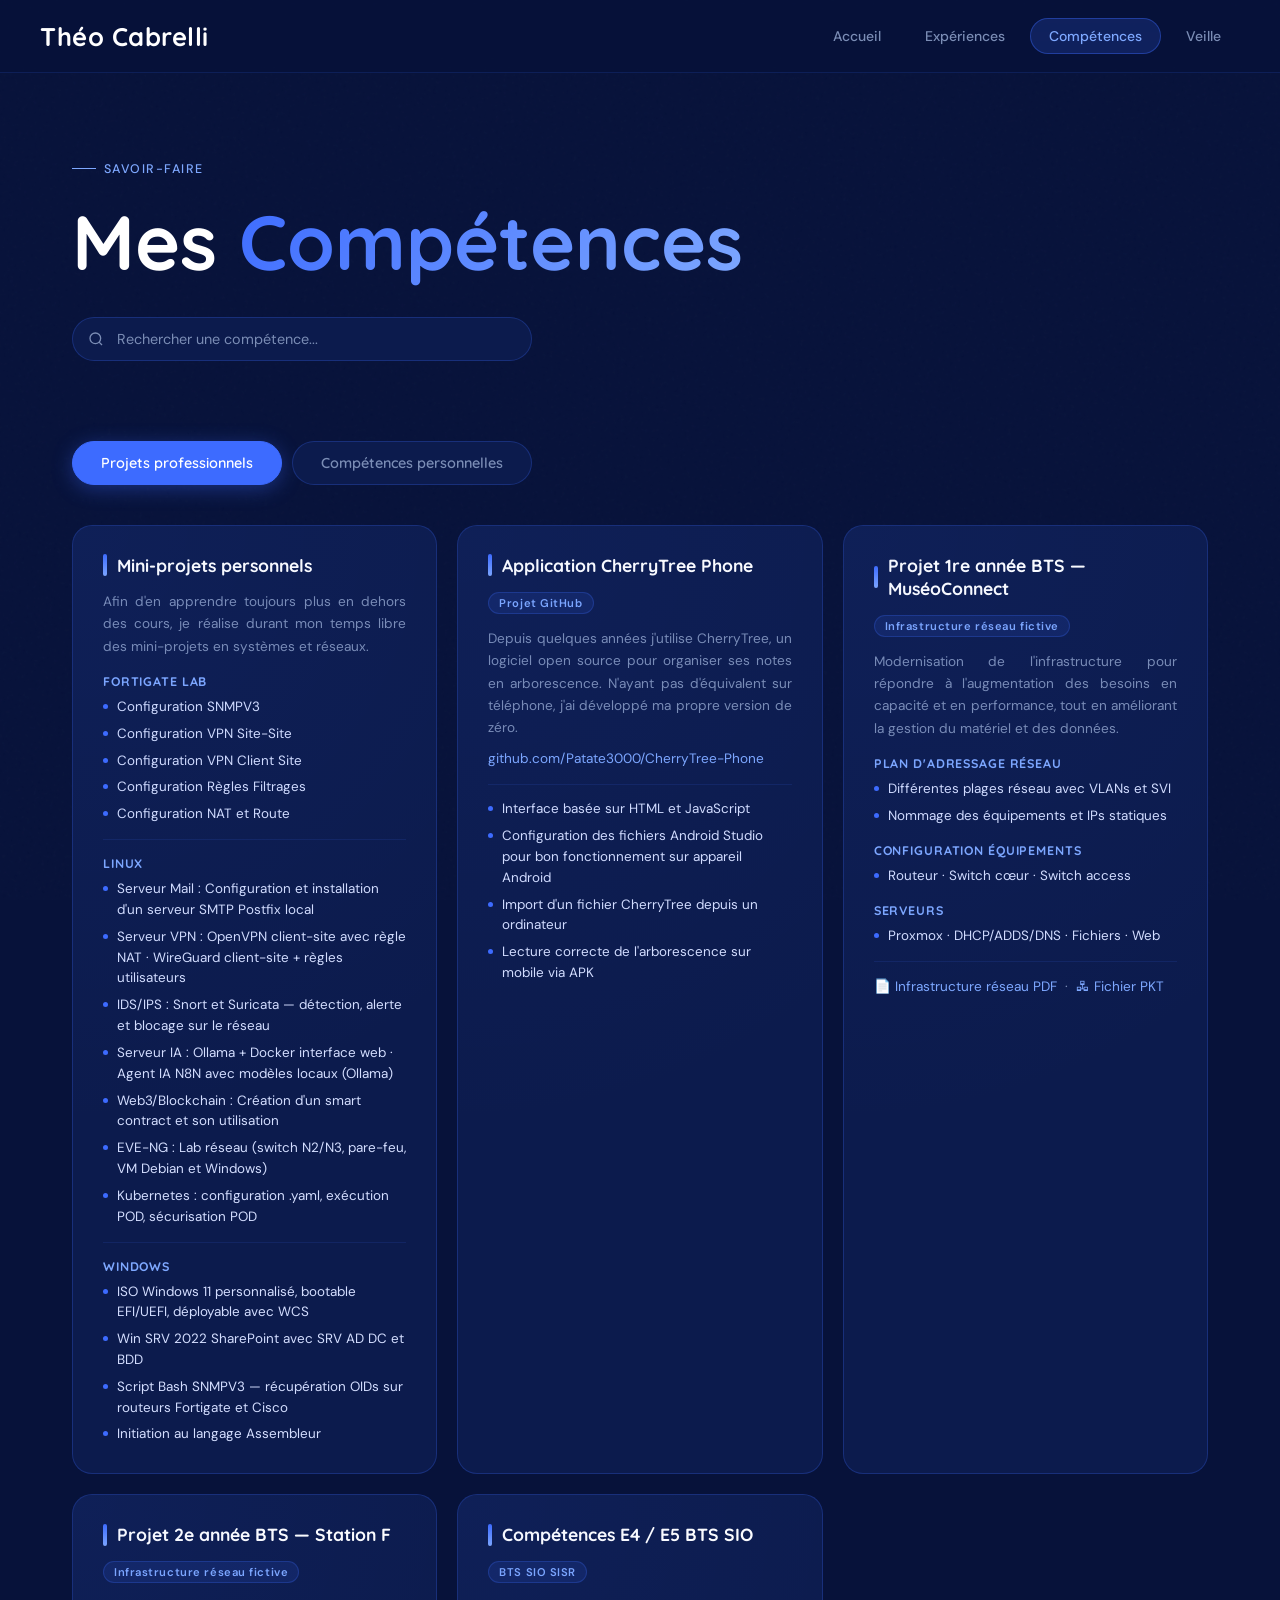
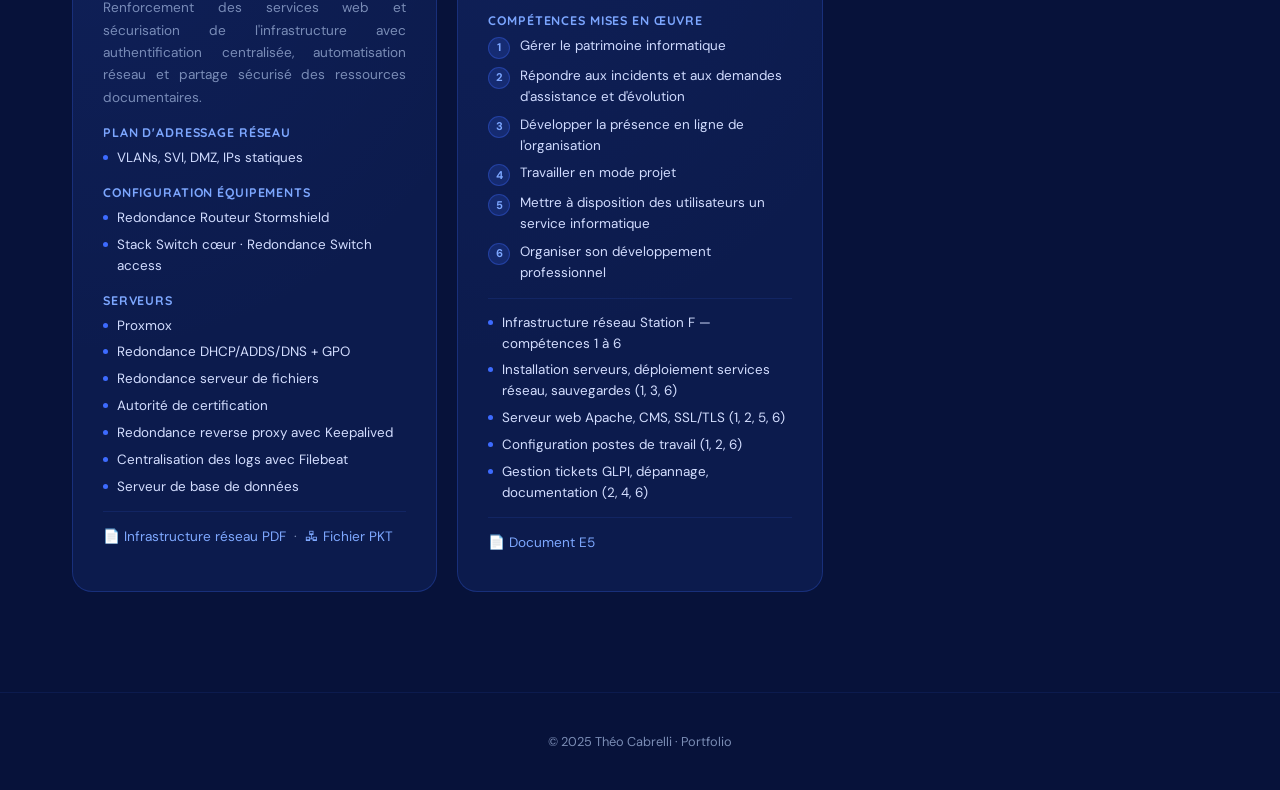
==== commit 7b89aea8: "Update competences.html" ====
--- a/competences.html
+++ b/competences.html
@@ -310,7 +310,7 @@
       <ul>
         <li>Configuration SNMPV3</li>
         <li>Configuration VPN Site-Site</li>
-        <li>Configuration des Client Site</li>
+        <li>Configuration VPN Client Site</li>
         <li>Configuration Règles Filtrages</li>
         <li>Configuration NAT et Route</li>
       </ul>
@@ -682,4 +682,5 @@
 </script>
 
 </body>
-</html>+
+</html>
